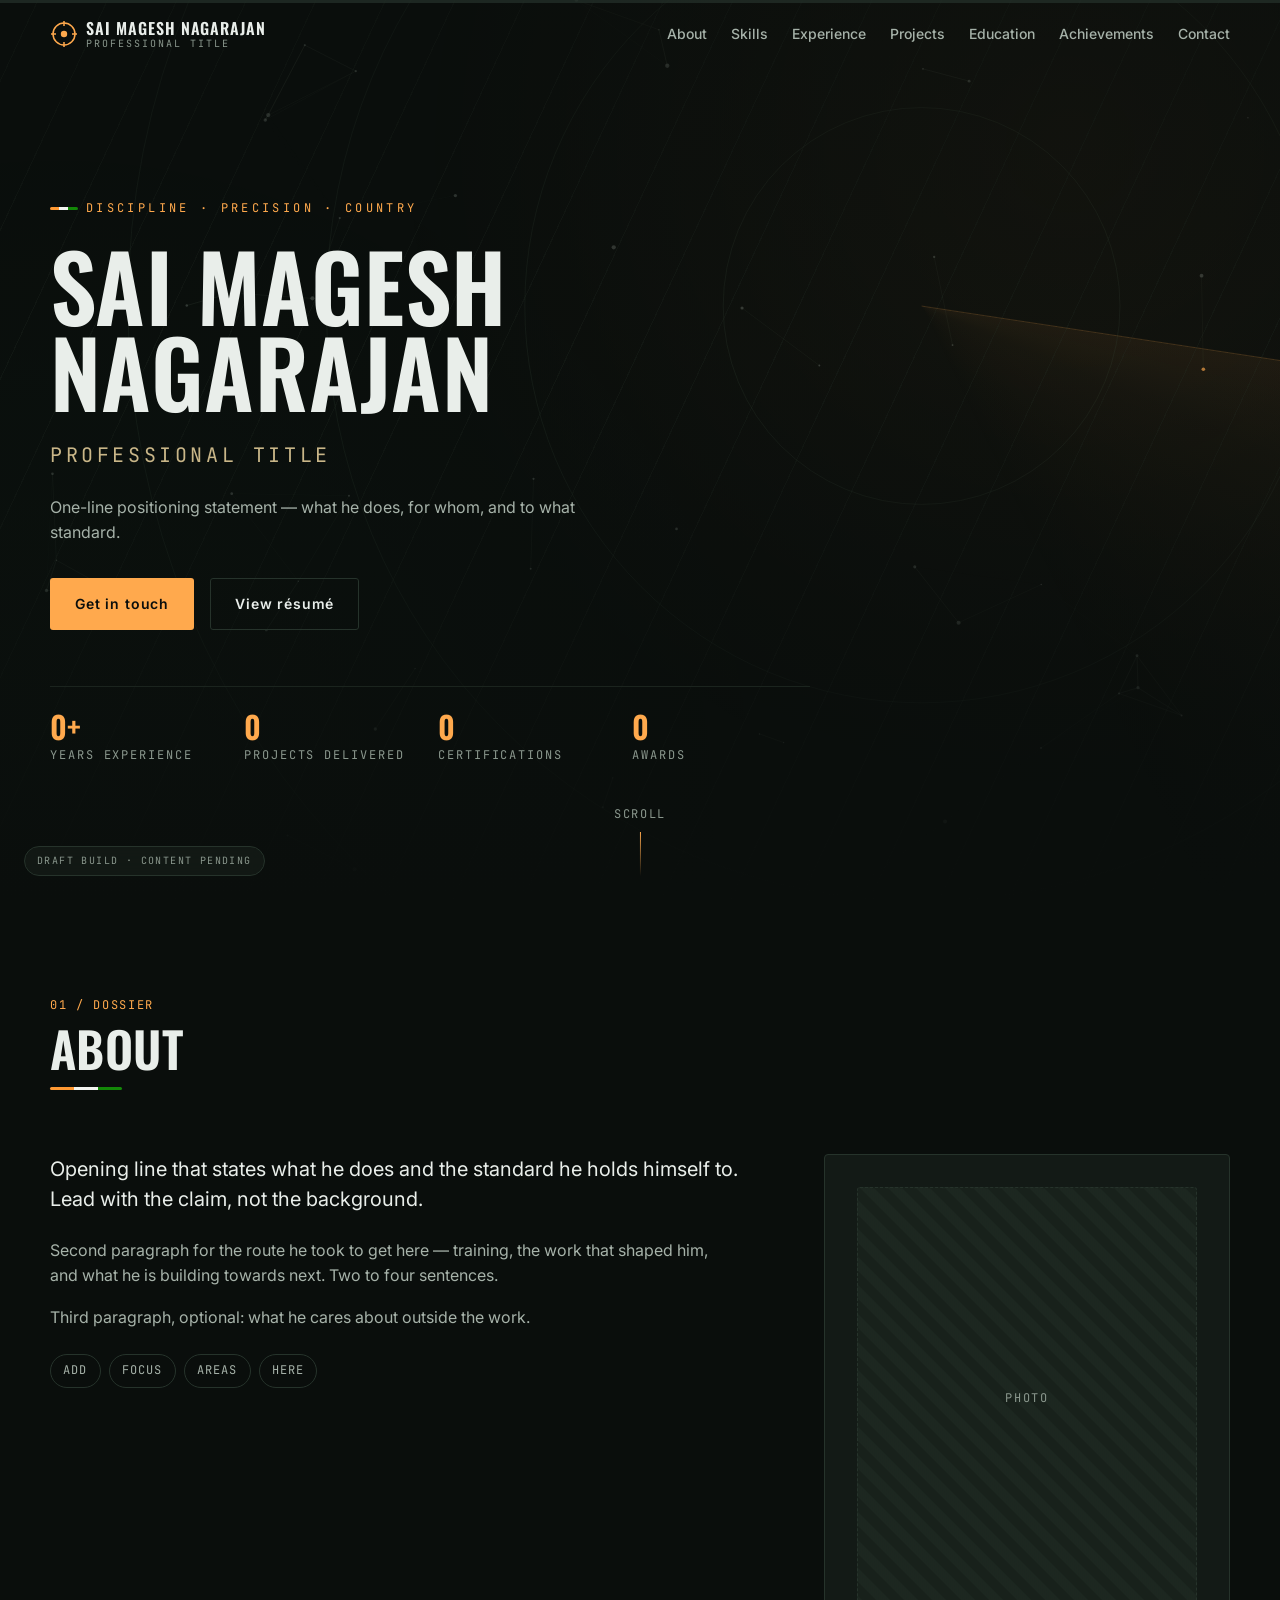
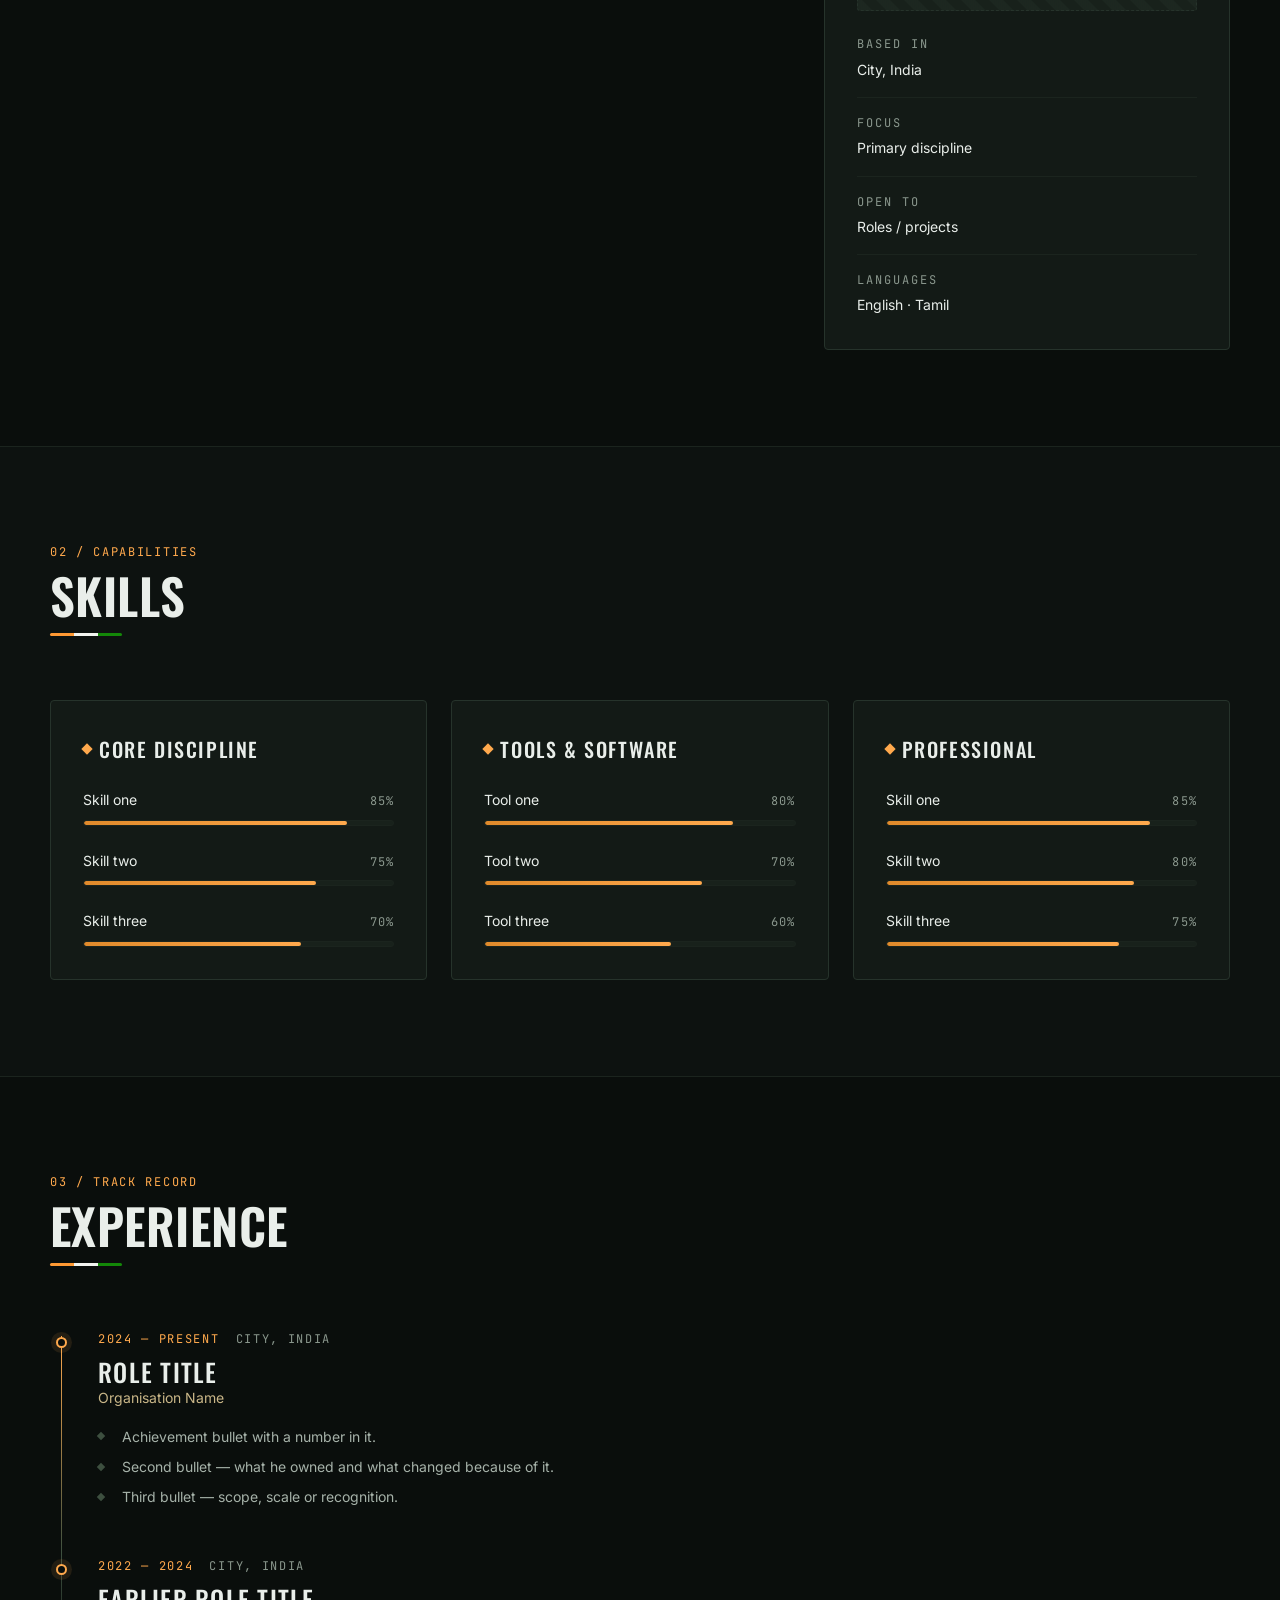
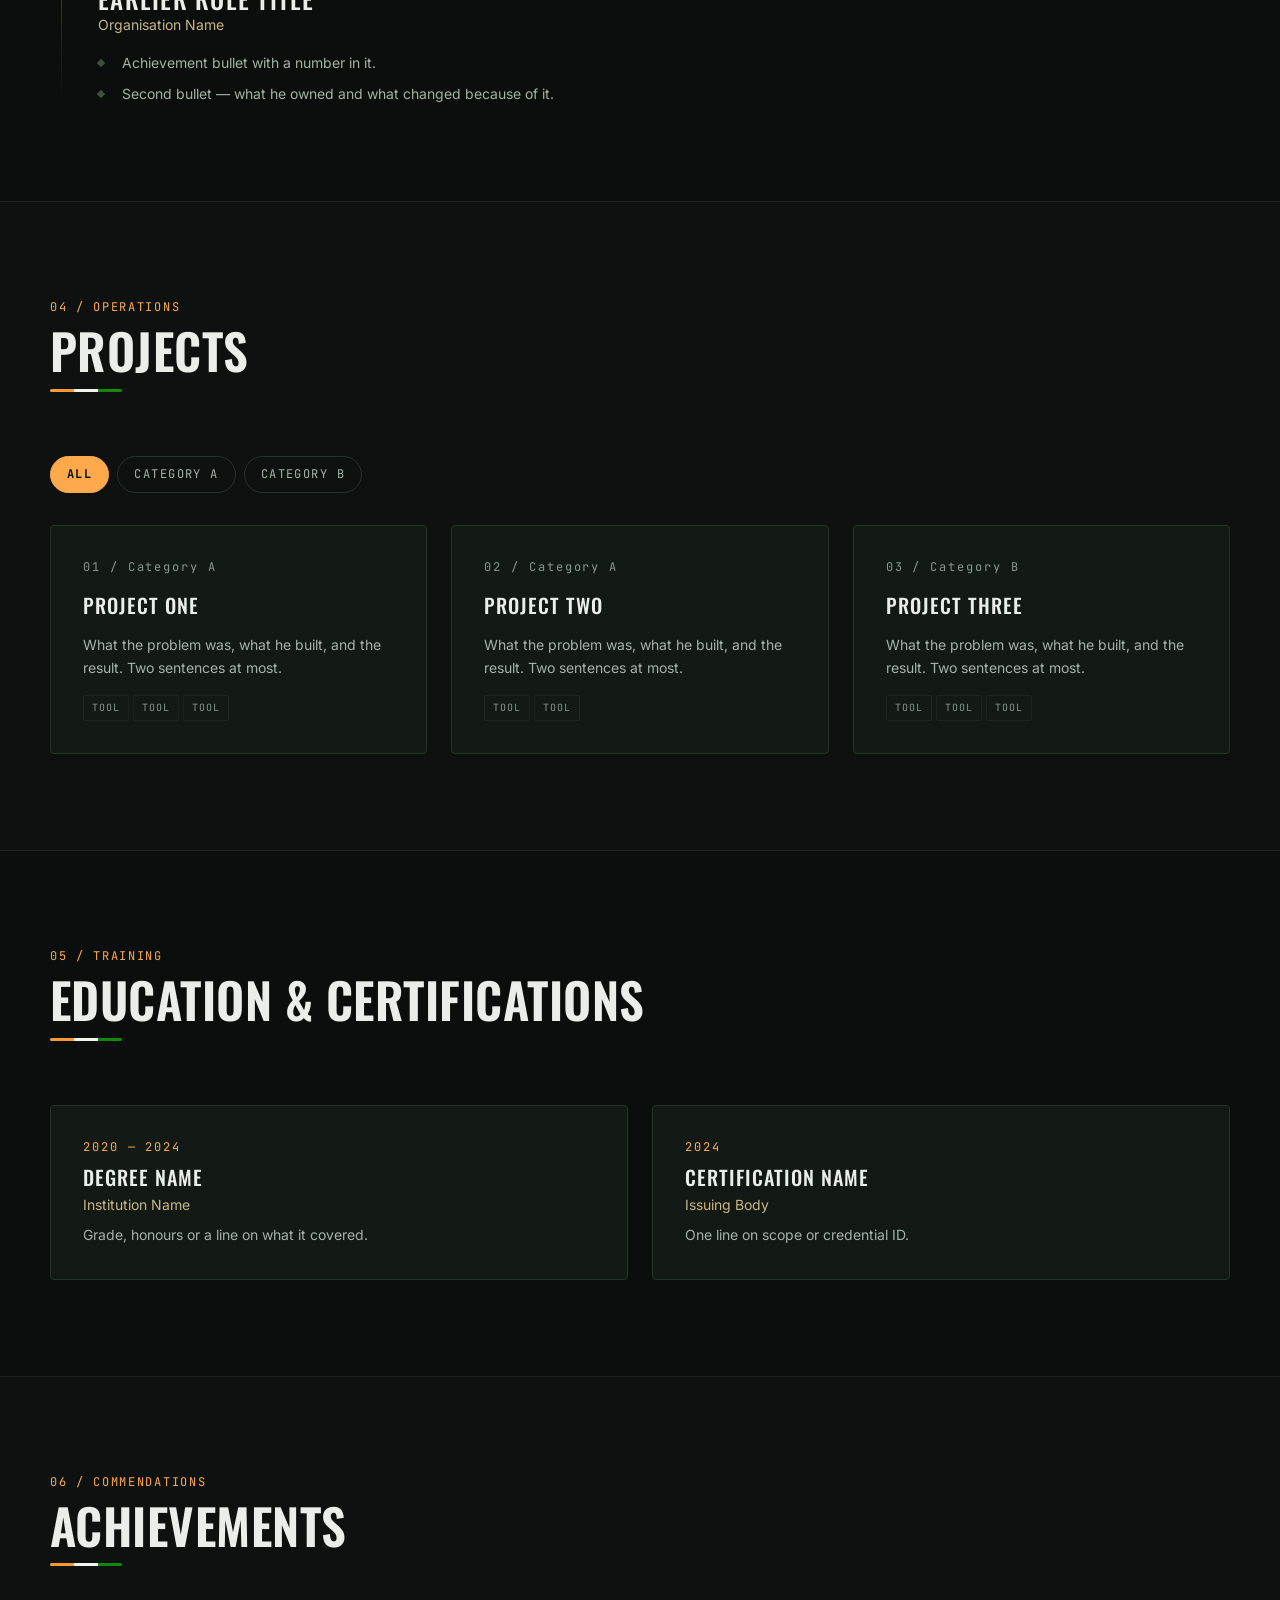
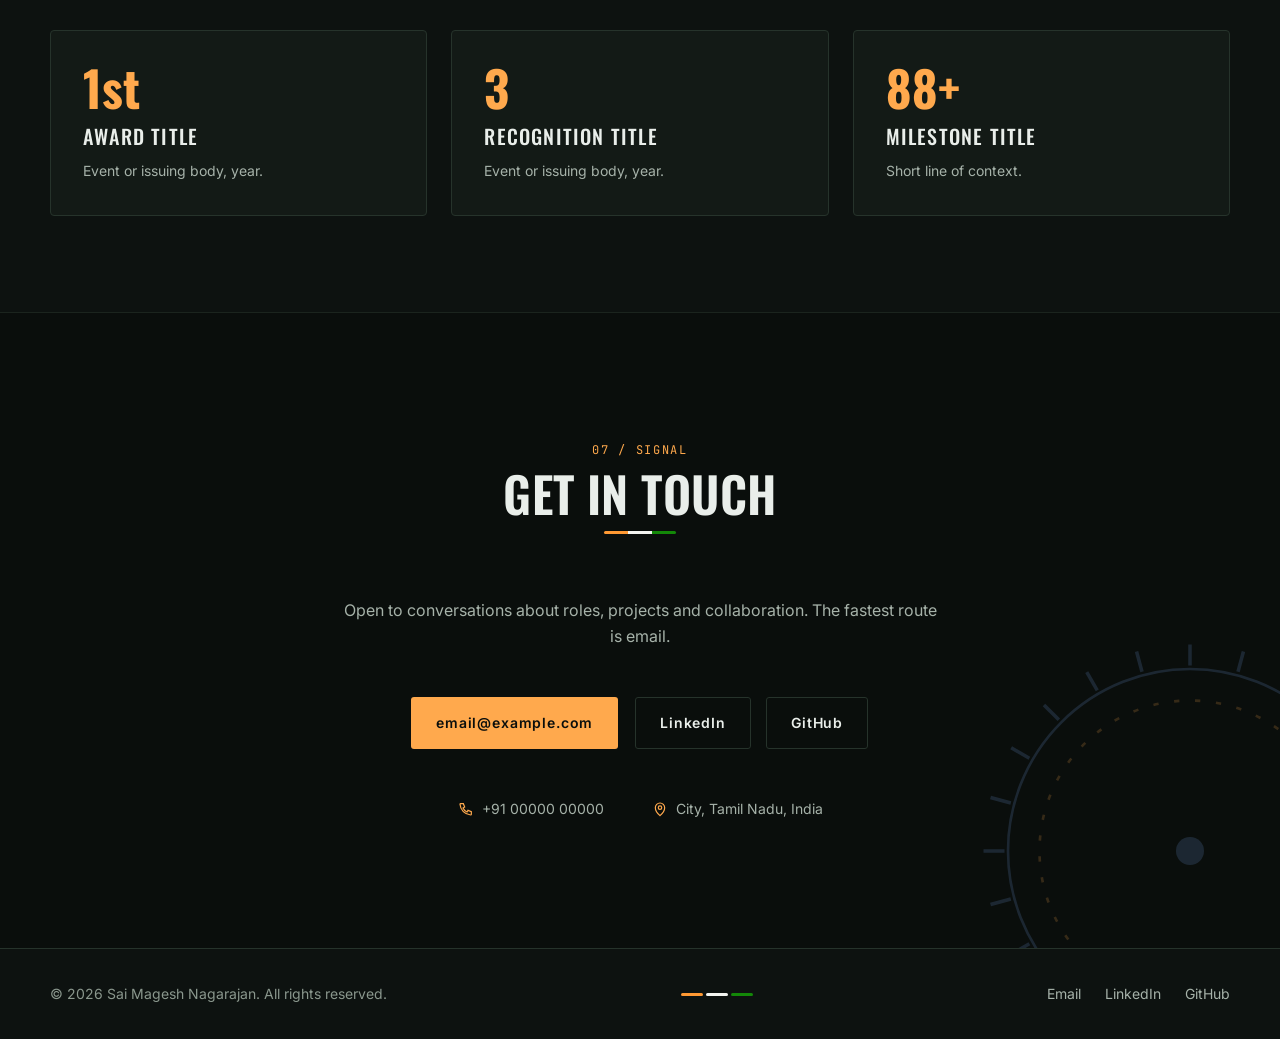
==== index.html @ d171a9cf "Build portfolio shell for Sai Magesh Nagarajan Static single-page portfolio, no build step, GitHub P" ====
<!doctype html>
<html lang="en-IN">
<head>
<meta charset="utf-8">
<meta name="viewport" content="width=device-width, initial-scale=1, viewport-fit=cover">
<title>Sai Magesh Nagarajan — Portfolio</title>
<meta name="description" content="Portfolio of Sai Magesh Nagarajan. Discipline, precision and delivery.">
<meta name="theme-color" content="#0A0E0C">
<meta name="color-scheme" content="dark">
<meta property="og:type" content="website">
<meta property="og:title" content="Sai Magesh Nagarajan — Portfolio">
<meta property="og:description" content="Discipline, precision and delivery.">
<meta name="twitter:card" content="summary_large_image">
<link rel="icon" href="data:image/svg+xml,%3Csvg xmlns='http://www.w3.org/2000/svg' viewBox='0 0 32 32'%3E%3Crect width='32' height='32' rx='6' fill='%230A0E0C'/%3E%3Ccircle cx='16' cy='16' r='9' fill='none' stroke='%23FFA94D' stroke-width='2'/%3E%3Ccircle cx='16' cy='16' r='3' fill='%232E9E5B'/%3E%3C/svg%3E">
<link rel="preconnect" href="https://fonts.googleapis.com">
<link rel="preconnect" href="https://fonts.gstatic.com" crossorigin>
<link href="https://fonts.googleapis.com/css2?family=Oswald:wght@400;500;600;700&family=Inter:wght@400;500;600;700&family=JetBrains+Mono:wght@400;500;700&display=swap" rel="stylesheet">
<link rel="stylesheet" href="assets/css/styles.css">
</head>
<body>

<!-- ══ BOOT SEQUENCE ══ -->
<div class="boot" id="boot" role="status" aria-label="Loading">
  <div class="boot__inner">
    <svg class="boot__dial" viewBox="0 0 120 120" aria-hidden="true">
      <circle class="boot__ring" cx="60" cy="60" r="46"/>
      <circle class="boot__ring boot__ring--in" cx="60" cy="60" r="34"/>
      <g class="boot__ticks" id="bootTicks"></g>
      <circle class="boot__core" cx="60" cy="60" r="5"/>
    </svg>
    <p class="boot__label" id="bootLabel">INITIALISING</p>
    <div class="boot__bar"><span id="bootBar"></span></div>
  </div>
</div>

<!-- ══ CURSOR RETICLE ══ -->
<div class="reticle" id="reticle" aria-hidden="true">
  <span class="reticle__ring"></span>
  <span class="reticle__dot"></span>
</div>

<!-- ══ SCROLL PROGRESS (tricolour) ══ -->
<div class="railtrack" aria-hidden="true"><div class="railtrack__fill" id="railFill"></div></div>

<a class="skiplink" href="#main">Skip to content</a>

<!-- ══ NAVIGATION ══ -->
<header class="nav" id="nav">
  <div class="nav__wrap">
    <a class="brand" href="#home" aria-label="Home">
      <span class="brand__mark" aria-hidden="true">
        <svg viewBox="0 0 28 28"><circle cx="14" cy="14" r="11" fill="none" stroke="currentColor" stroke-width="1.5"/><circle cx="14" cy="14" r="3.2" fill="currentColor"/><path d="M14 1v5M14 22v5M1 14h5M22 14h5" stroke="currentColor" stroke-width="1.5"/></svg>
      </span>
      <span class="brand__text">
        <strong id="brandName">Sai Magesh Nagarajan</strong>
        <em class="mono" id="brandRole">Portfolio</em>
      </span>
    </a>

    <nav class="nav__links" id="navLinks" aria-label="Primary">
      <a href="#about">About</a>
      <a href="#skills">Skills</a>
      <a href="#experience">Experience</a>
      <a href="#projects">Projects</a>
      <a href="#education">Education</a>
      <a href="#achievements">Achievements</a>
      <a href="#contact">Contact</a>
    </nav>

    <button class="burger" id="burger" aria-label="Open menu" aria-expanded="false" aria-controls="navLinks">
      <span></span><span></span><span></span>
    </button>
  </div>
</header>

<main id="main">

<!-- ══ 00 · HERO ══ -->
<section class="hero" id="home">
  <canvas class="hero__canvas" id="radar" aria-hidden="true"></canvas>
  <div class="hero__topo" aria-hidden="true"></div>
  <div class="hero__scrim" aria-hidden="true"></div>

  <div class="hero__inner wrap">
    <p class="kicker" data-parallax="0.18"><span class="kicker__tri" aria-hidden="true"></span><span id="heroKicker">Discipline · Precision · Country</span></p>
    <h1 class="hero__name" data-parallax="0.10"><span id="heroName">Sai Magesh Nagarajan</span></h1>
    <p class="hero__role" data-parallax="0.06"><span id="heroRole" data-scramble>Professional Title</span></p>
    <p class="hero__blurb" id="heroBlurb" data-parallax="0.04">One-line positioning statement goes here.</p>

    <div class="hero__cta" data-parallax="0.02">
      <a class="btn btn--solid magnet" href="#contact">Get in touch</a>
      <a class="btn btn--ghost magnet" id="heroResume" href="#" target="_blank" rel="noopener">View résumé</a>
    </div>

    <dl class="hero__stats" id="heroStats"></dl>
  </div>

  <a class="hero__scroll" href="#about" aria-label="Scroll to About">
    <span class="mono">SCROLL</span>
    <span class="hero__scrollline" aria-hidden="true"></span>
  </a>
</section>

<!-- ══ 01 · ABOUT ══ -->
<section class="section" id="about">
  <div class="wrap">
    <header class="shead reveal">
      <p class="shead__kick mono">01 / DOSSIER</p>
      <h2 class="shead__title">About</h2>
      <span class="shead__rule" aria-hidden="true"></span>
    </header>

    <div class="about">
      <div class="about__body reveal">
        <div id="aboutText"></div>
        <ul class="taglist" id="aboutTags"></ul>
      </div>

      <aside class="card card--hud about__card reveal" aria-label="Profile summary">
        <div class="hud__corner hud__corner--tl" aria-hidden="true"></div>
        <div class="hud__corner hud__corner--tr" aria-hidden="true"></div>
        <div class="hud__corner hud__corner--bl" aria-hidden="true"></div>
        <div class="hud__corner hud__corner--br" aria-hidden="true"></div>
        <div class="about__portrait" id="aboutPortrait">
          <span class="mono">PHOTO</span>
        </div>
        <dl class="datalist" id="aboutFacts"></dl>
      </aside>
    </div>
  </div>
</section>

<!-- ══ 02 · SKILLS ══ -->
<section class="section section--alt" id="skills">
  <div class="wrap">
    <header class="shead reveal">
      <p class="shead__kick mono">02 / CAPABILITIES</p>
      <h2 class="shead__title">Skills</h2>
      <span class="shead__rule" aria-hidden="true"></span>
    </header>
    <div class="skills" id="skillsGrid"></div>
  </div>
</section>

<!-- ══ 03 · EXPERIENCE ══ -->
<section class="section" id="experience">
  <div class="wrap">
    <header class="shead reveal">
      <p class="shead__kick mono">03 / TRACK RECORD</p>
      <h2 class="shead__title">Experience</h2>
      <span class="shead__rule" aria-hidden="true"></span>
    </header>
    <ol class="timeline" id="timeline"></ol>
  </div>
</section>

<!-- ══ 04 · PROJECTS ══ -->
<section class="section section--alt" id="projects">
  <div class="wrap">
    <header class="shead reveal">
      <p class="shead__kick mono">04 / OPERATIONS</p>
      <h2 class="shead__title">Projects</h2>
      <span class="shead__rule" aria-hidden="true"></span>
    </header>
    <div class="filters" id="projectFilters" role="group" aria-label="Filter projects"></div>
    <div class="projects" id="projectGrid"></div>
  </div>
</section>

<!-- ══ 05 · EDUCATION ══ -->
<section class="section" id="education">
  <div class="wrap">
    <header class="shead reveal">
      <p class="shead__kick mono">05 / TRAINING</p>
      <h2 class="shead__title">Education &amp; Certifications</h2>
      <span class="shead__rule" aria-hidden="true"></span>
    </header>
    <div class="edu" id="eduGrid"></div>
  </div>
</section>

<!-- ══ 06 · ACHIEVEMENTS ══ -->
<section class="section section--alt" id="achievements">
  <div class="wrap">
    <header class="shead reveal">
      <p class="shead__kick mono">06 / COMMENDATIONS</p>
      <h2 class="shead__title">Achievements</h2>
      <span class="shead__rule" aria-hidden="true"></span>
    </header>
    <div class="awards" id="awardGrid"></div>
  </div>
</section>

<!-- ══ 07 · CONTACT ══ -->
<section class="section section--contact" id="contact">
  <div class="dial" aria-hidden="true">
    <svg viewBox="0 0 240 240" id="chakraDial">
      <circle cx="120" cy="120" r="104" class="dial__ring"/>
      <circle cx="120" cy="120" r="86" class="dial__ring dial__ring--thin"/>
      <g id="dialTicks"></g>
      <circle cx="120" cy="120" r="8" class="dial__core"/>
    </svg>
  </div>
  <div class="wrap">
    <header class="shead shead--center reveal">
      <p class="shead__kick mono">07 / SIGNAL</p>
      <h2 class="shead__title">Get in touch</h2>
      <span class="shead__rule" aria-hidden="true"></span>
    </header>
    <p class="contact__lede reveal" id="contactLede"></p>
    <div class="contact__actions reveal" id="contactActions"></div>
    <ul class="contact__meta reveal" id="contactMeta"></ul>
  </div>
</section>

</main>

<footer class="foot">
  <div class="wrap foot__wrap">
    <p class="foot__copy">© <span id="year"></span> <span id="footName">Sai Magesh Nagarajan</span>. All rights reserved.</p>
    <p class="foot__tri" aria-hidden="true"><span></span><span></span><span></span></p>
    <ul class="foot__links" id="footLinks"></ul>
  </div>
</footer>

<button class="totop" id="toTop" aria-label="Back to top">
  <svg viewBox="0 0 24 24" aria-hidden="true"><path d="M12 19V5M5 12l7-7 7 7" fill="none" stroke="currentColor" stroke-width="2" stroke-linecap="round" stroke-linejoin="round"/></svg>
</button>

<div class="draftchip mono" id="draftChip" hidden>DRAFT BUILD · CONTENT PENDING</div>

<script src="assets/js/content.js"></script>
<script src="assets/js/main.js"></script>
</body>
</html>
---- assets/css/styles.css ----
/* ==========================================================================
   Sai Magesh Nagarajan — Portfolio
   Theme: disciplined military-institutional, Indian tricolour as signal only.
   Base grid: 8px · Type scale: 1.25 · Contrast: WCAG AA on all text.
   ========================================================================== */

/* ── 1. TOKENS ─────────────────────────────────────────────────────────── */
:root{
  /* Surface */
  --night:      #0A0E0C;
  --night-2:    #0D1210;
  --surface:    #131A16;
  --surface-2:  #18211B;
  --rule:       #26332B;
  --rule-soft:  #1B241E;

  /* Ink */
  --ink:        #E9EEEA;
  --ink-muted:  #A6B2A9;
  --ink-faint:  #8A978D;

  /* Accent — saffron is THE accent. Green + chakra blue are signals only. */
  --saffron:    #FFA94D;
  --saffron-dk: #E08A2B;
  --green:      #35A866;
  --chakra:     #6E9BE0;
  --sand:       #C9B688;
  --olive:      #3D4F3F;

  /* Effects */
  --glow:       0 0 0 1px rgba(255,169,77,.24), 0 12px 40px -12px rgba(255,169,77,.30);
  --lift:       0 18px 48px -24px rgba(0,0,0,.9);

  /* Type */
  --display: "Oswald", "Haettenschweiler", "Arial Narrow", sans-serif;
  --body:    "Inter", "Helvetica Neue", Arial, sans-serif;
  --mono:    "JetBrains Mono", "SF Mono", Menlo, monospace;

  --t-12: .75rem;  --t-14: .875rem; --t-16: 1rem;    --t-20: 1.25rem;
  --t-25: 1.5625rem; --t-31: 1.9375rem; --t-39: 2.4375rem; --t-49: 3.0625rem;

  /* Space — 8pt grid */
  --s-1: 4px;  --s-2: 8px;  --s-3: 16px; --s-4: 24px;
  --s-5: 32px; --s-6: 48px; --s-7: 64px; --s-8: 96px; --s-9: 128px;

  --wrap: 1180px;
  --ease: cubic-bezier(.22,.8,.28,1);
}

/* ── 2. RESET & BASE ───────────────────────────────────────────────────── */
*,*::before,*::after{ box-sizing:border-box; }
html{ scroll-behavior:smooth; -webkit-text-size-adjust:100%; }
body{
  margin:0;
  background:var(--night);
  color:var(--ink);
  font:400 var(--t-16)/1.6 var(--body);
  -webkit-font-smoothing:antialiased;
  overflow-x:hidden;
}
img{ max-width:100%; display:block; }
ul,ol,dl,dd{ margin:0; padding:0; list-style:none; }
h1,h2,h3,h4,p,figure{ margin:0; }
a{ color:inherit; text-decoration:none; }
button{ font:inherit; color:inherit; background:none; border:0; cursor:pointer; }

:focus-visible{
  outline:2px solid var(--saffron);
  outline-offset:3px;
  border-radius:2px;
}

::selection{ background:var(--saffron); color:#0A0E0C; }

.mono{ font-family:var(--mono); font-size:var(--t-12); letter-spacing:.14em; text-transform:uppercase; }
.wrap{ width:min(100% - var(--s-5), var(--wrap)); margin-inline:auto; }

.skiplink{
  position:fixed; top:var(--s-2); left:var(--s-2); z-index:1000;
  padding:var(--s-2) var(--s-3); background:var(--saffron); color:#0A0E0C;
  font-weight:600; border-radius:4px; transform:translateY(-200%);
  transition:transform .2s var(--ease);
}
.skiplink:focus{ transform:none; }

/* ── 3. BOOT SEQUENCE ──────────────────────────────────────────────────── */
.boot{
  position:fixed; inset:0; z-index:900;
  display:grid; place-items:center;
  background:var(--night);
  transition:opacity .5s var(--ease), visibility .5s;
}
.boot[data-done]{ opacity:0; visibility:hidden; pointer-events:none; }
.boot__inner{ display:grid; justify-items:center; gap:var(--s-4); width:min(90vw,320px); }
.boot__dial{ width:120px; height:120px; animation:spin 9s linear infinite; }
.boot__ring{ fill:none; stroke:var(--rule); stroke-width:1; }
.boot__ring--in{ stroke:var(--olive); stroke-dasharray:6 10; }
.boot__ticks line{ stroke:var(--saffron); stroke-width:1.5; opacity:.55; }
.boot__core{ fill:var(--saffron); }
.boot__label{ font-family:var(--mono); font-size:var(--t-12); letter-spacing:.3em; color:var(--ink-muted); text-transform:uppercase; }
.boot__bar{ width:100%; height:2px; background:var(--rule); overflow:hidden; border-radius:2px; }
.boot__bar span{
  display:block; height:100%; width:0;
  background:linear-gradient(90deg,#FF9933 0%,#FF9933 33%,#E9EEEA 33%,#E9EEEA 66%,#138808 66%,#138808 100%);
  transition:width .18s linear;
}
@keyframes spin{ to{ transform:rotate(360deg); } }

/* ── 4. CURSOR RETICLE ─────────────────────────────────────────────────── */
.reticle{ position:fixed; top:0; left:0; z-index:950; pointer-events:none; opacity:0; transition:opacity .3s; }
.reticle.is-on{ opacity:1; }
.reticle__ring,.reticle__dot{ position:absolute; border-radius:50%; transform:translate(-50%,-50%); }
.reticle__ring{
  width:34px; height:34px; border:1px solid var(--saffron);
  transition:width .25s var(--ease), height .25s var(--ease), background-color .25s, border-color .25s;
}
.reticle__dot{ width:4px; height:4px; background:var(--saffron); }
.reticle.is-hot .reticle__ring{ width:56px; height:56px; background:rgba(255,169,77,.10); }
@media (hover:none),(pointer:coarse){ .reticle{ display:none; } }

/* ── 5. SCROLL RAIL ────────────────────────────────────────────────────── */
.railtrack{ position:fixed; inset:0 0 auto; height:3px; z-index:120; background:rgba(38,51,43,.7); }
.railtrack__fill{
  height:100%; width:0;
  background:linear-gradient(90deg,#FF9933 0%,#FF9933 34%,#F2F4F0 34%,#F2F4F0 66%,#138808 66%,#138808 100%);
  background-size:100vw 100%;
}

/* ── 6. NAVIGATION ─────────────────────────────────────────────────────── */
.nav{
  position:fixed; inset:3px 0 auto; z-index:110;
  transition:background-color .35s var(--ease), border-color .35s, backdrop-filter .35s;
  border-bottom:1px solid transparent;
}
.nav.is-stuck{
  background:rgba(10,14,12,.82);
  backdrop-filter:blur(14px) saturate(140%);
  border-bottom-color:var(--rule);
}
.nav__wrap{
  width:min(100% - var(--s-5), var(--wrap)); margin-inline:auto;
  display:flex; align-items:center; justify-content:space-between; gap:var(--s-4);
  padding-block:var(--s-3);
}
.brand{ display:flex; align-items:center; gap:var(--s-2); }
.brand__mark{ width:28px; height:28px; color:var(--saffron); flex:none; }
.brand__mark svg{ width:100%; height:100%; animation:spin 24s linear infinite; }
.brand__text{ display:grid; line-height:1.15; }
.brand__text strong{ font:600 var(--t-16)/1.2 var(--display); letter-spacing:.06em; text-transform:uppercase; }
.brand__text em{ font-style:normal; color:var(--ink-faint); font-size:10px; letter-spacing:.2em; }

.nav__links{ display:flex; gap:var(--s-4); align-items:center; }
.nav__links a{
  position:relative; font-size:var(--t-14); font-weight:500; color:var(--ink-muted);
  padding-block:var(--s-1); transition:color .25s;
}
.nav__links a::after{
  content:""; position:absolute; left:0; bottom:-2px; height:2px; width:100%;
  background:var(--saffron); transform:scaleX(0); transform-origin:left;
  transition:transform .3s var(--ease);
}
.nav__links a:hover,.nav__links a.is-active{ color:var(--ink); }
.nav__links a:hover::after,.nav__links a.is-active::after{ transform:scaleX(1); }

.burger{ display:none; width:40px; height:40px; align-items:center; justify-content:center; flex-direction:column; gap:5px; }
.burger span{ display:block; width:22px; height:2px; background:var(--ink); transition:transform .3s var(--ease), opacity .2s; }
.burger[aria-expanded="true"] span:nth-child(1){ transform:translateY(7px) rotate(45deg); }
.burger[aria-expanded="true"] span:nth-child(2){ opacity:0; }
.burger[aria-expanded="true"] span:nth-child(3){ transform:translateY(-7px) rotate(-45deg); }

/* ── 7. HERO ───────────────────────────────────────────────────────────── */
.hero{
  position:relative; min-height:100svh;
  display:grid; align-items:center;
  padding-block:var(--s-9) var(--s-7);
  isolation:isolate; overflow:hidden;
}
.hero__canvas{ position:absolute; inset:0; width:100%; height:100%; z-index:-3; }
.hero__topo{
  position:absolute; inset:-10%; z-index:-2; opacity:.5;
  background-image:
    repeating-linear-gradient(115deg, transparent 0 62px, rgba(61,79,63,.30) 62px 63px),
    radial-gradient(circle at 78% 22%, rgba(255,169,77,.10), transparent 46%),
    radial-gradient(circle at 12% 84%, rgba(53,168,102,.07), transparent 44%);
}
.hero__scrim{
  position:absolute; inset:0; z-index:-1;
  background:linear-gradient(180deg, rgba(10,14,12,.55) 0%, rgba(10,14,12,.20) 40%, var(--night) 100%);
}
.hero__inner{ display:grid; justify-items:start; gap:var(--s-4); }

.kicker{
  display:inline-flex; align-items:center; gap:var(--s-2);
  font-family:var(--mono); font-size:var(--t-12); letter-spacing:.28em;
  text-transform:uppercase; color:var(--saffron);
}
.kicker__tri{
  width:28px; height:3px; border-radius:2px;
  background:linear-gradient(90deg,#FF9933 0 33%, #F2F4F0 33% 66%, #138808 66% 100%);
}

.hero__name{
  font-family:var(--display); font-weight:600; line-height:.94;
  font-size:clamp(2.75rem, 8.4vw, 5.75rem);
  letter-spacing:.005em; text-transform:uppercase;
  max-width:16ch;
}
.hero__name .ch{ display:inline-block; }
.hero__role{
  font-family:var(--mono); font-size:clamp(var(--t-14), 2.1vw, var(--t-20));
  letter-spacing:.18em; text-transform:uppercase; color:var(--sand);
}
.hero__blurb{ max-width:56ch; color:var(--ink-muted); font-size:var(--t-16); }

.hero__cta{ display:flex; flex-wrap:wrap; gap:var(--s-3); margin-top:var(--s-2); }

.btn{
  display:inline-flex; align-items:center; gap:var(--s-2);
  padding:14px var(--s-4); border-radius:3px;
  font-weight:600; font-size:var(--t-14); letter-spacing:.06em;
  border:1px solid transparent; transition:transform .25s var(--ease), background-color .25s, color .25s, border-color .25s, box-shadow .25s;
  will-change:transform;
}
.btn--solid{ background:var(--saffron); color:#0A0E0C; }
.btn--solid:hover{ background:#FFC07A; box-shadow:var(--glow); }
.btn--ghost{ border-color:var(--rule); color:var(--ink); }
.btn--ghost:hover{ border-color:var(--saffron); color:var(--saffron); }

.hero__stats{
  display:grid; grid-template-columns:repeat(auto-fit,minmax(150px,1fr));
  gap:var(--s-3); width:100%; max-width:760px; margin-top:var(--s-5);
  border-top:1px solid var(--rule-soft); padding-top:var(--s-4);
}
.hero__stats div{ display:flex; flex-direction:column-reverse; gap:var(--s-1); }
.hero__stats dt{ font-family:var(--mono); font-size:var(--t-12); letter-spacing:.16em; text-transform:uppercase; color:var(--ink-faint); }
.hero__stats dd{ font-family:var(--display); font-size:var(--t-31); font-weight:600; line-height:1; color:var(--saffron); }

.hero__scroll{
  position:absolute; left:50%; bottom:var(--s-4); transform:translateX(-50%);
  display:grid; justify-items:center; gap:var(--s-2); color:var(--ink-faint);
  transition:color .25s;
}
.hero__scroll:hover{ color:var(--saffron); }
.hero__scrollline{ width:1px; height:44px; background:linear-gradient(var(--saffron), transparent); }

/* ── 8. SECTION SHELL ──────────────────────────────────────────────────── */
.section{ position:relative; padding-block:var(--s-8); }
.section--alt{ background:var(--night-2); border-block:1px solid var(--rule-soft); }

.shead{ display:grid; gap:var(--s-2); margin-bottom:var(--s-7); }
.shead--center{ justify-items:center; text-align:center; }
.shead__kick{ color:var(--saffron); }
.shead__title{
  font-family:var(--display); font-weight:600; text-transform:uppercase;
  font-size:clamp(var(--t-31), 5vw, var(--t-49)); line-height:1.05; letter-spacing:.01em;
}
.shead__rule{
  width:72px; height:3px; border-radius:2px; margin-top:var(--s-1);
  background:linear-gradient(90deg,#FF9933 0 33%, #F2F4F0 33% 66%, #138808 66% 100%);
}

/* Reveal-on-scroll */
.reveal{ opacity:0; transform:translateY(26px); transition:opacity .7s var(--ease), transform .7s var(--ease); }
.reveal.is-in{ opacity:1; transform:none; }

/* Card + HUD brackets */
.card{
  position:relative; background:var(--surface); border:1px solid var(--rule);
  border-radius:4px; padding:var(--s-5);
  transition:border-color .3s, transform .3s var(--ease), box-shadow .3s;
}
.card:hover{ border-color:var(--olive); transform:translateY(-4px); box-shadow:var(--lift); }
.hud__corner{ position:absolute; width:14px; height:14px; border:2px solid var(--saffron); opacity:0; transition:opacity .3s; }
.hud__corner--tl{ top:-1px; left:-1px; border-right:0; border-bottom:0; }
.hud__corner--tr{ top:-1px; right:-1px; border-left:0; border-bottom:0; }
.hud__corner--bl{ bottom:-1px; left:-1px; border-right:0; border-top:0; }
.hud__corner--br{ bottom:-1px; right:-1px; border-left:0; border-top:0; }
.card--hud:hover .hud__corner{ opacity:1; }

/* ── 9. ABOUT ──────────────────────────────────────────────────────────── */
.about{ display:grid; grid-template-columns:1.4fr .8fr; gap:var(--s-7); align-items:start; }
.about__body p{ color:var(--ink-muted); margin-bottom:var(--s-3); max-width:66ch; }
.about__body p:first-child{ color:var(--ink); font-size:var(--t-20); line-height:1.5; margin-bottom:var(--s-4); }

.taglist{ display:flex; flex-wrap:wrap; gap:var(--s-2); margin-top:var(--s-4); }
.taglist li{
  font-family:var(--mono); font-size:var(--t-12); letter-spacing:.1em; text-transform:uppercase;
  padding:6px 12px; border:1px solid var(--rule); border-radius:999px; color:var(--ink-muted);
  transition:border-color .25s, color .25s;
}
.taglist li:hover{ border-color:var(--saffron); color:var(--saffron); }

.about__portrait{
  aspect-ratio:4/5; display:grid; place-items:center; margin-bottom:var(--s-4);
  border:1px dashed var(--rule); border-radius:3px; color:var(--ink-faint);
  background:
    repeating-linear-gradient(45deg, rgba(38,51,43,.32) 0 10px, transparent 10px 20px),
    var(--surface-2);
  background-size:cover; background-position:center;
  overflow:hidden;
}
.about__portrait.has-img{ border-style:solid; }
.about__portrait.has-img span{ display:none; }

.datalist{ display:grid; gap:var(--s-3); }
.datalist > div{ display:grid; gap:var(--s-1); padding-bottom:var(--s-3); border-bottom:1px solid var(--rule-soft); }
.datalist > div:last-child{ border-bottom:0; padding-bottom:0; }
.datalist dt{ font-family:var(--mono); font-size:var(--t-12); letter-spacing:.16em; text-transform:uppercase; color:var(--ink-faint); }
.datalist dd{ font-size:var(--t-14); color:var(--ink); }

/* ── 10. SKILLS ────────────────────────────────────────────────────────── */
.skills{ display:grid; grid-template-columns:repeat(auto-fit,minmax(300px,1fr)); gap:var(--s-4); }
.skillcard h3{
  font-family:var(--display); font-weight:500; text-transform:uppercase; letter-spacing:.08em;
  font-size:var(--t-20); margin-bottom:var(--s-4);
  display:flex; align-items:center; gap:var(--s-2);
}
.skillcard h3::before{ content:""; width:8px; height:8px; background:var(--saffron); transform:rotate(45deg); flex:none; }
.meter{ display:grid; gap:var(--s-2); margin-bottom:var(--s-4); }
.meter:last-child{ margin-bottom:0; }
.meter__top{ display:flex; justify-content:space-between; align-items:baseline; gap:var(--s-2); }
.meter__name{ font-size:var(--t-14); color:var(--ink); }
.meter__val{ font-family:var(--mono); font-size:var(--t-12); color:var(--ink-faint); letter-spacing:.1em; }
.meter__track{ height:6px; background:var(--surface-2); border:1px solid var(--rule-soft); border-radius:3px; overflow:hidden; }
.meter__fill{
  height:100%; width:0; border-radius:3px;
  background:linear-gradient(90deg, var(--saffron-dk), var(--saffron));
  transition:width 1.1s var(--ease);
}

/* ── 11. TIMELINE ──────────────────────────────────────────────────────── */
.timeline{ position:relative; display:grid; gap:var(--s-6); padding-left:var(--s-6); }
.timeline::before{
  content:""; position:absolute; left:11px; top:6px; bottom:6px; width:1px;
  background:linear-gradient(var(--saffron), var(--olive) 60%, transparent);
}
.tl{ position:relative; }
.tl::before{
  content:""; position:absolute; left:calc(var(--s-6) * -1 + 6px); top:7px;
  width:11px; height:11px; border-radius:50%;
  background:var(--night); border:2px solid var(--saffron);
  box-shadow:0 0 0 5px rgba(255,169,77,.10);
}
.tl__meta{ display:flex; flex-wrap:wrap; gap:var(--s-2) var(--s-3); align-items:center; margin-bottom:var(--s-2); }
.tl__period{ font-family:var(--mono); font-size:var(--t-12); letter-spacing:.14em; text-transform:uppercase; color:var(--saffron); }
.tl__place{ font-family:var(--mono); font-size:var(--t-12); letter-spacing:.14em; text-transform:uppercase; color:var(--ink-faint); }
.tl__role{ font-family:var(--display); font-weight:500; text-transform:uppercase; letter-spacing:.05em; font-size:var(--t-25); line-height:1.2; }
.tl__org{ color:var(--sand); font-size:var(--t-14); margin-bottom:var(--s-3); }
.tl__points{ display:grid; gap:var(--s-2); max-width:72ch; }
.tl__points li{ position:relative; padding-left:var(--s-4); color:var(--ink-muted); font-size:var(--t-14); }
.tl__points li::before{
  content:""; position:absolute; left:0; top:.55em; width:6px; height:6px;
  background:var(--olive); transform:rotate(45deg);
}

/* ── 12. PROJECTS ──────────────────────────────────────────────────────── */
.filters{ display:flex; flex-wrap:wrap; gap:var(--s-2); margin-bottom:var(--s-5); }
.chip{
  font-family:var(--mono); font-size:var(--t-12); letter-spacing:.12em; text-transform:uppercase;
  padding:8px 16px; border:1px solid var(--rule); border-radius:999px; color:var(--ink-muted);
  transition:border-color .25s, color .25s, background-color .25s;
}
.chip:hover{ border-color:var(--olive); color:var(--ink); }
.chip.is-on{ background:var(--saffron); border-color:var(--saffron); color:#0A0E0C; font-weight:700; }

.projects{ display:grid; grid-template-columns:repeat(auto-fill,minmax(320px,1fr)); gap:var(--s-4); }
.proj{ display:grid; gap:var(--s-3); align-content:start; }
.proj[hidden]{ display:none; }
.proj__idx{ font-family:var(--mono); font-size:var(--t-12); letter-spacing:.16em; color:var(--ink-faint); }
.proj__title{ font-family:var(--display); font-weight:500; text-transform:uppercase; letter-spacing:.05em; font-size:var(--t-20); line-height:1.25; }
.proj__desc{ color:var(--ink-muted); font-size:var(--t-14); }
.proj__stack{ display:flex; flex-wrap:wrap; gap:var(--s-1); }
.proj__stack span{
  font-family:var(--mono); font-size:10px; letter-spacing:.1em; text-transform:uppercase;
  padding:4px 8px; border:1px solid var(--rule-soft); border-radius:2px; color:var(--ink-faint);
}
.proj__links{ display:flex; gap:var(--s-3); margin-top:var(--s-1); }
.proj__links a{
  font-family:var(--mono); font-size:var(--t-12); letter-spacing:.12em; text-transform:uppercase;
  color:var(--saffron); border-bottom:1px solid transparent; transition:border-color .25s;
}
.proj__links a:hover{ border-bottom-color:var(--saffron); }

/* ── 13. EDUCATION ─────────────────────────────────────────────────────── */
.edu{ display:grid; grid-template-columns:repeat(auto-fit,minmax(300px,1fr)); gap:var(--s-4); }
.edu__year{ font-family:var(--mono); font-size:var(--t-12); letter-spacing:.16em; color:var(--saffron); }
.edu__title{ font-family:var(--display); font-weight:500; text-transform:uppercase; letter-spacing:.05em; font-size:var(--t-20); line-height:1.25; margin:var(--s-2) 0 var(--s-1); }
.edu__org{ color:var(--sand); font-size:var(--t-14); }
.edu__note{ color:var(--ink-muted); font-size:var(--t-14); margin-top:var(--s-2); }

/* ── 14. ACHIEVEMENTS ──────────────────────────────────────────────────── */
.awards{ display:grid; grid-template-columns:repeat(auto-fit,minmax(260px,1fr)); gap:var(--s-4); }
.award{ display:grid; gap:var(--s-2); align-content:start; }
.award__fig{ font-family:var(--display); font-weight:700; font-size:var(--t-49); line-height:1; color:var(--saffron); }
.award__title{ font-family:var(--display); font-weight:500; text-transform:uppercase; letter-spacing:.06em; font-size:var(--t-20); }
.award__note{ color:var(--ink-muted); font-size:var(--t-14); }

/* ── 15. CONTACT ───────────────────────────────────────────────────────── */
.section--contact{ overflow:hidden; text-align:center; padding-block:var(--s-9); }
.dial{ position:absolute; right:-120px; bottom:-120px; width:420px; opacity:.18; pointer-events:none; }
.dial svg{ width:100%; height:auto; }
.dial__ring{ fill:none; stroke:var(--chakra); stroke-width:1.5; }
.dial__ring--thin{ stroke:var(--saffron); stroke-dasharray:3 9; }
.dial__core{ fill:var(--chakra); }
#dialTicks line{ stroke:var(--chakra); stroke-width:2; }

.contact__lede{ max-width:60ch; margin:0 auto var(--s-6); color:var(--ink-muted); }
.contact__actions{ display:flex; flex-wrap:wrap; gap:var(--s-3); justify-content:center; }
.contact__meta{ display:flex; flex-wrap:wrap; gap:var(--s-3) var(--s-6); justify-content:center; margin-top:var(--s-6); }
.contact__meta li{ display:flex; align-items:center; gap:var(--s-2); color:var(--ink-muted); font-size:var(--t-14); }
.contact__meta svg{ width:16px; height:16px; color:var(--saffron); flex:none; }

/* ── 16. FOOTER ────────────────────────────────────────────────────────── */
.foot{ border-top:1px solid var(--rule); padding-block:var(--s-5); background:var(--night-2); }
.foot__wrap{ display:flex; flex-wrap:wrap; align-items:center; justify-content:space-between; gap:var(--s-3); }
.foot__copy{ font-size:var(--t-14); color:var(--ink-faint); }
.foot__tri{ display:flex; gap:3px; }
.foot__tri span{ width:22px; height:3px; border-radius:2px; }
.foot__tri span:nth-child(1){ background:#FF9933; }
.foot__tri span:nth-child(2){ background:#F2F4F0; }
.foot__tri span:nth-child(3){ background:#138808; }
.foot__links{ display:flex; gap:var(--s-4); }
.foot__links a{ font-size:var(--t-14); color:var(--ink-muted); transition:color .25s; }
.foot__links a:hover{ color:var(--saffron); }

/* ── 17. UTILITIES ─────────────────────────────────────────────────────── */
.totop{
  position:fixed; right:var(--s-4); bottom:var(--s-4); z-index:100;
  width:46px; height:46px; display:grid; place-items:center;
  border:1px solid var(--rule); border-radius:50%; background:rgba(19,26,22,.9);
  color:var(--ink); backdrop-filter:blur(8px);
  opacity:0; transform:translateY(12px); pointer-events:none;
  transition:opacity .3s, transform .3s var(--ease), border-color .25s, color .25s;
}
.totop svg{ width:18px; height:18px; }
.totop.is-in{ opacity:1; transform:none; pointer-events:auto; }
.totop:hover{ border-color:var(--saffron); color:var(--saffron); }

.draftchip{
  position:fixed; left:var(--s-4); bottom:var(--s-4); z-index:100;
  padding:6px 12px; border:1px solid var(--rule); border-radius:999px;
  background:rgba(19,26,22,.9); color:var(--ink-faint); backdrop-filter:blur(8px);
  font-size:10px;
}

/* ── 18. RESPONSIVE ────────────────────────────────────────────────────── */
@media (max-width:1000px){
  .about{ grid-template-columns:1fr; gap:var(--s-5); }
  .about__card{ order:-1; max-width:420px; }
}
@media (max-width:860px){
  .burger{ display:flex; }
  .nav__links{
    position:fixed; inset:0 0 auto; top:0; z-index:-1;
    flex-direction:column; align-items:flex-start; gap:var(--s-4);
    padding:96px var(--s-5) var(--s-6);
    background:rgba(10,14,12,.97); backdrop-filter:blur(16px);
    border-bottom:1px solid var(--rule);
    transform:translateY(-102%); transition:transform .4s var(--ease);
  }
  .nav__links.is-open{ transform:none; }
  .nav__links a{ font-size:var(--t-20); }
  .section{ padding-block:var(--s-7); }
  .shead{ margin-bottom:var(--s-5); }
  .dial{ right:-160px; bottom:-160px; width:320px; }
}
@media (max-width:560px){
  :root{ --s-8:64px; --s-9:80px; }
  .card{ padding:var(--s-4); }
  .hero__stats{ grid-template-columns:repeat(2,1fr); }
  .foot__wrap{ justify-content:center; text-align:center; }
  .draftchip{ display:none; }
}

/* ── 19. MOTION PREFERENCES ────────────────────────────────────────────── */
@media (prefers-reduced-motion:reduce){
  html{ scroll-behavior:auto; }
  *,*::before,*::after{
    animation-duration:.01ms !important; animation-iteration-count:1 !important;
    transition-duration:.01ms !important; scroll-behavior:auto !important;
  }
  .reveal{ opacity:1; transform:none; }
  .reticle{ display:none; }
}

/* ── 20. PRINT ─────────────────────────────────────────────────────────── */
@media print{
  .nav,.reticle,.totop,.railtrack,.boot,.hero__canvas,.hero__scroll,.draftchip{ display:none !important; }
  body{ background:#fff; color:#111; }
  .section,.hero{ padding-block:24px; }
  .card{ border-color:#ccc; background:#fff; }
}
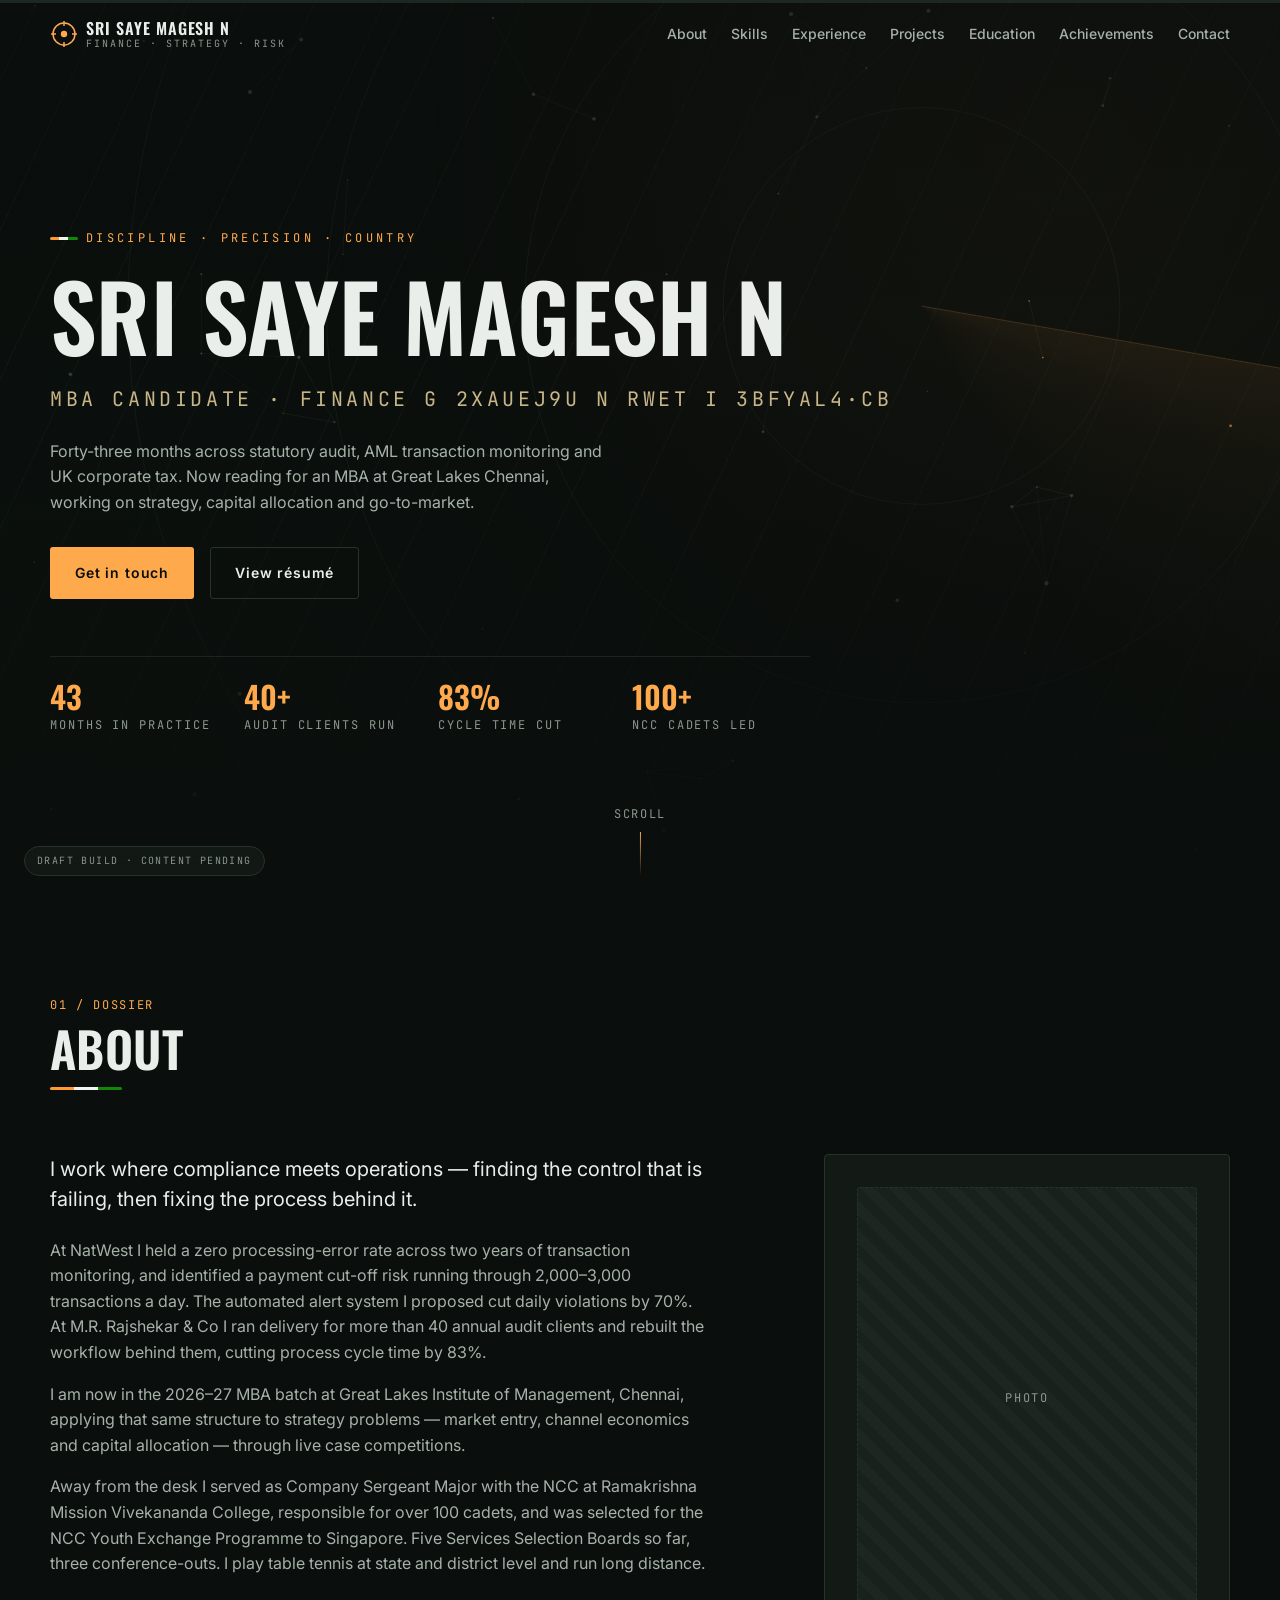
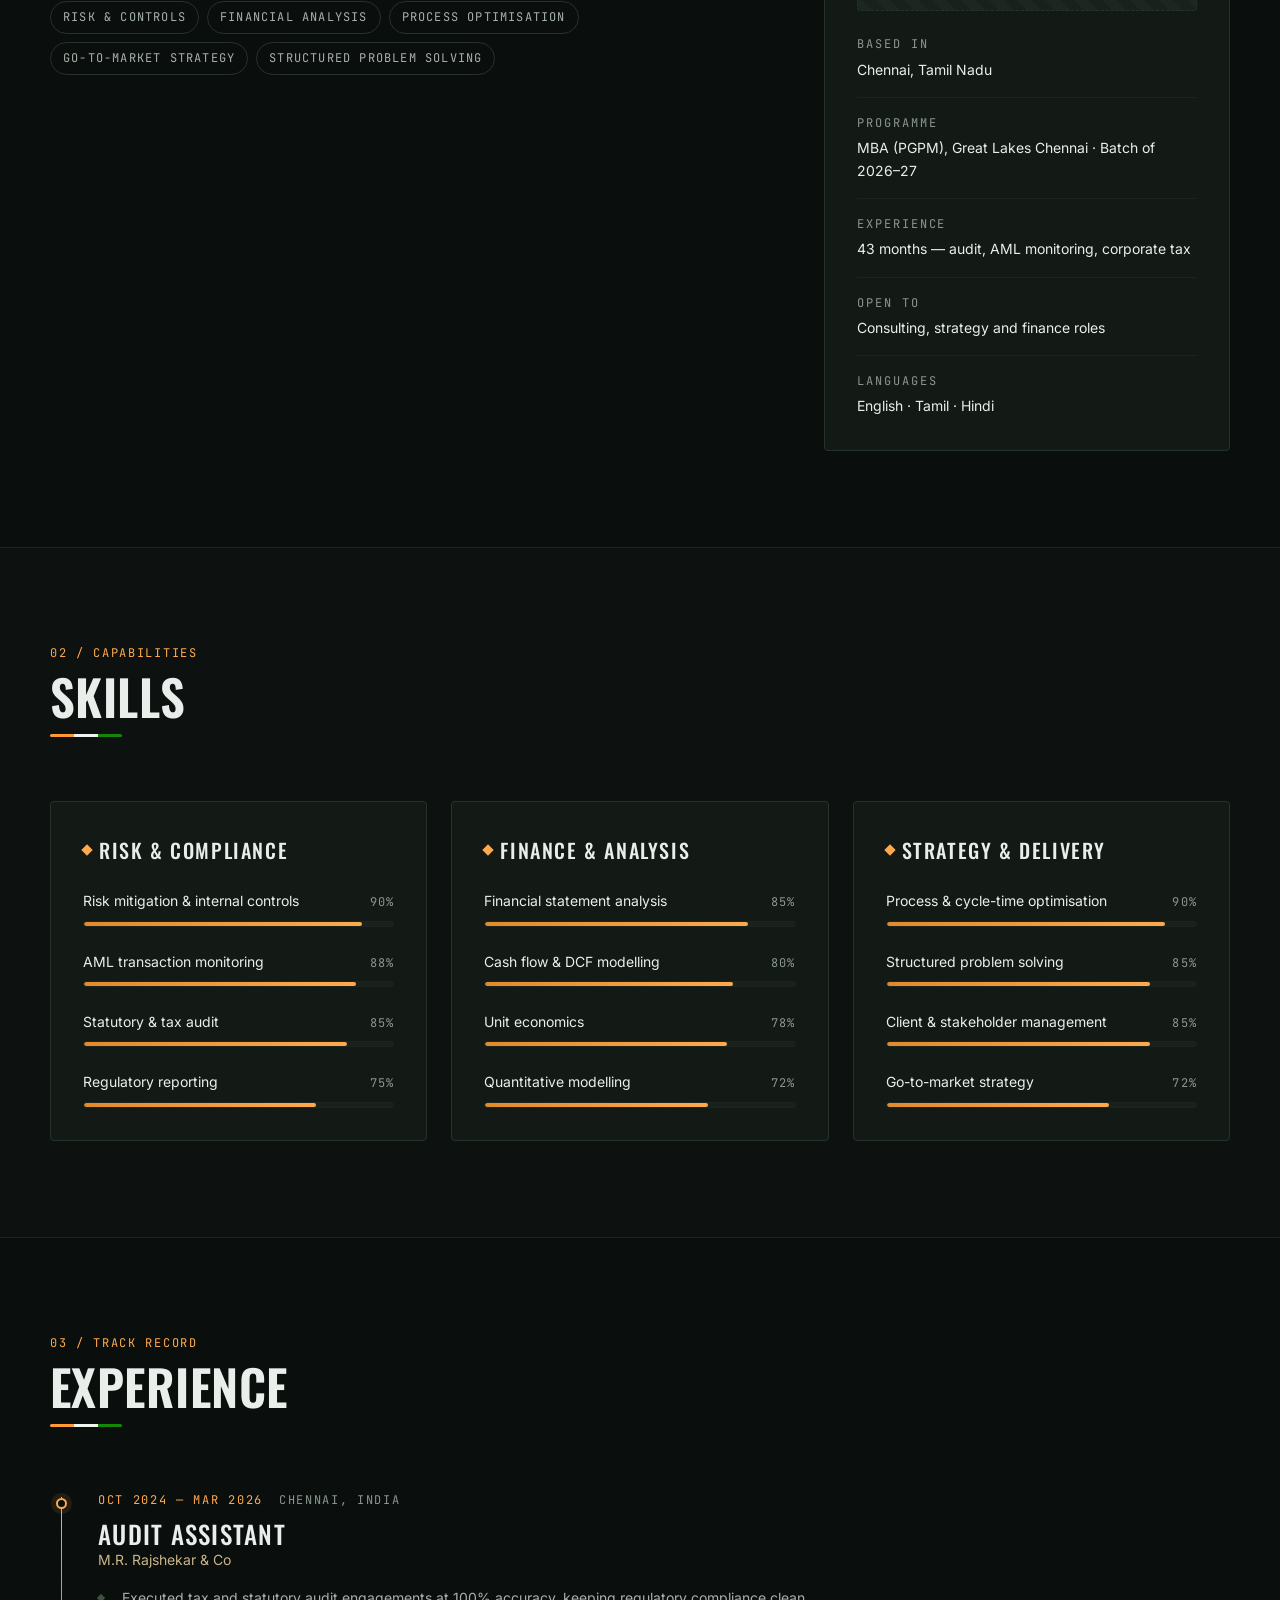
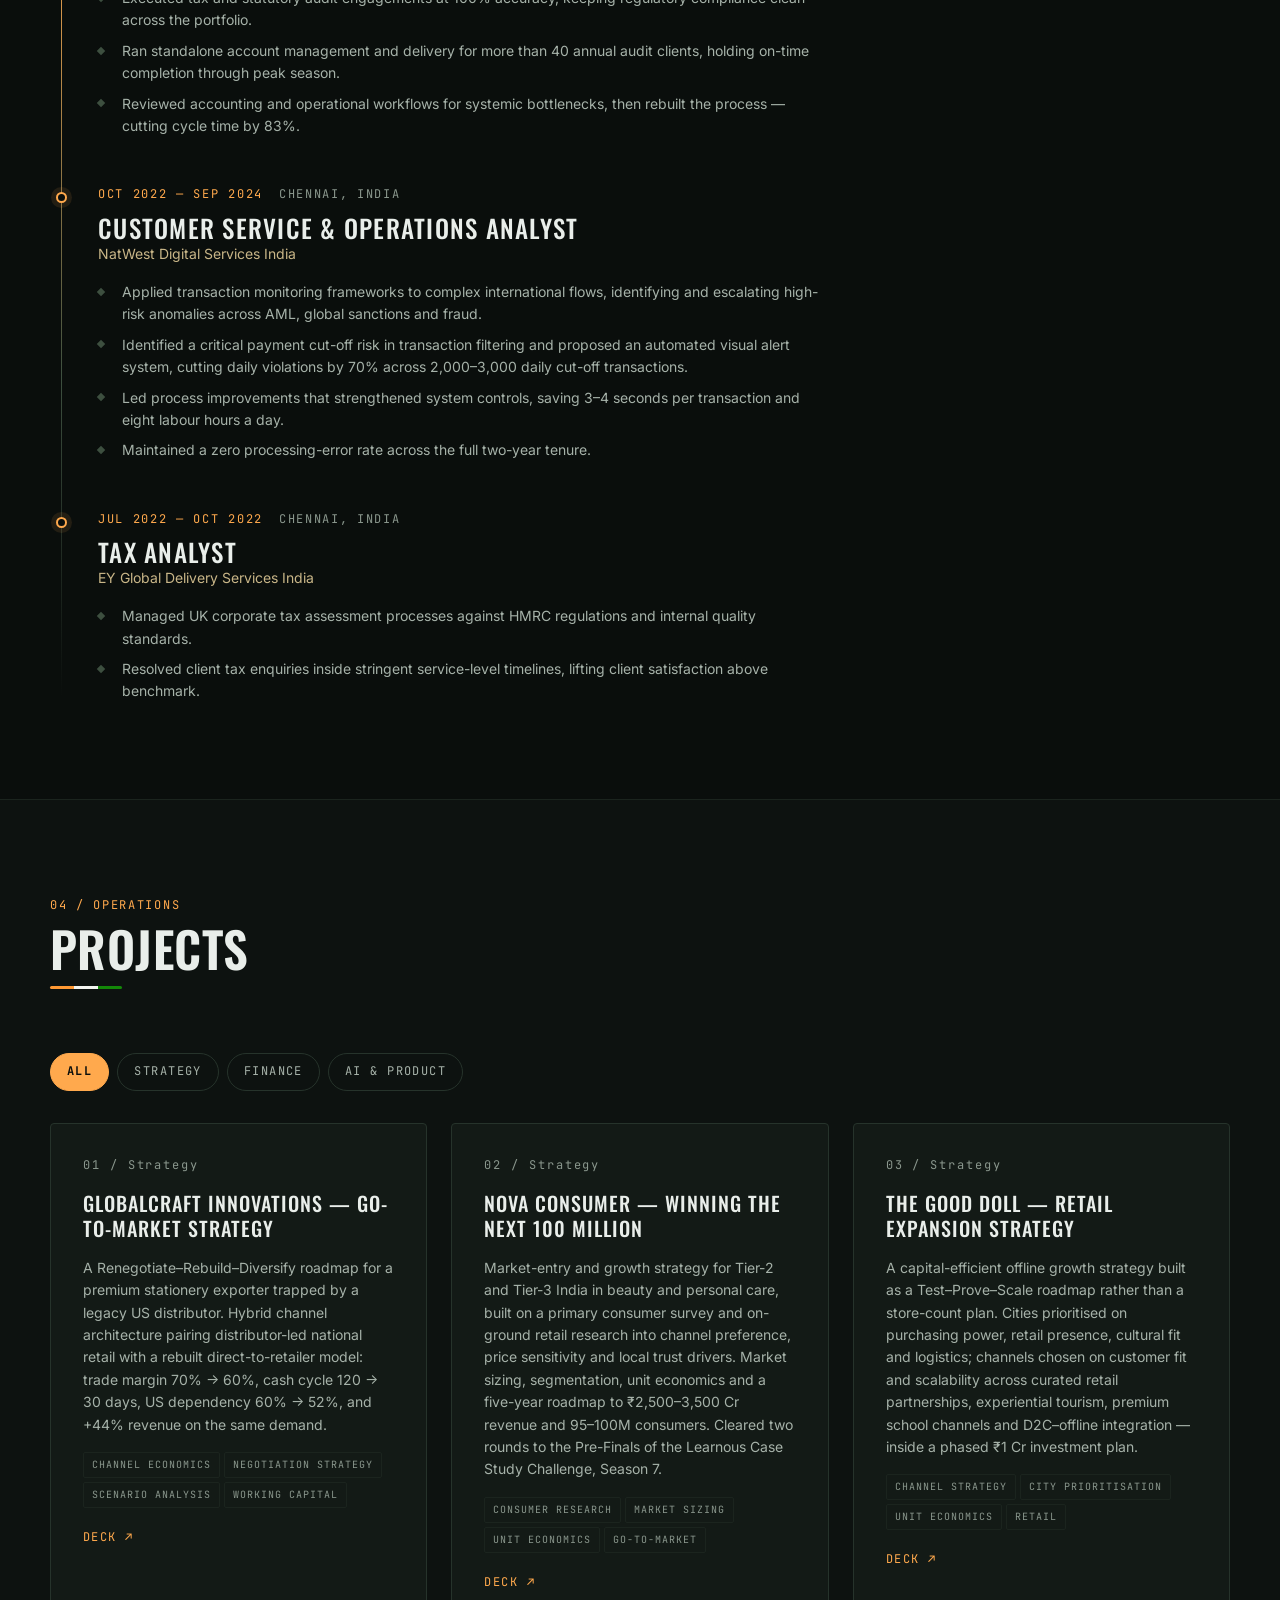
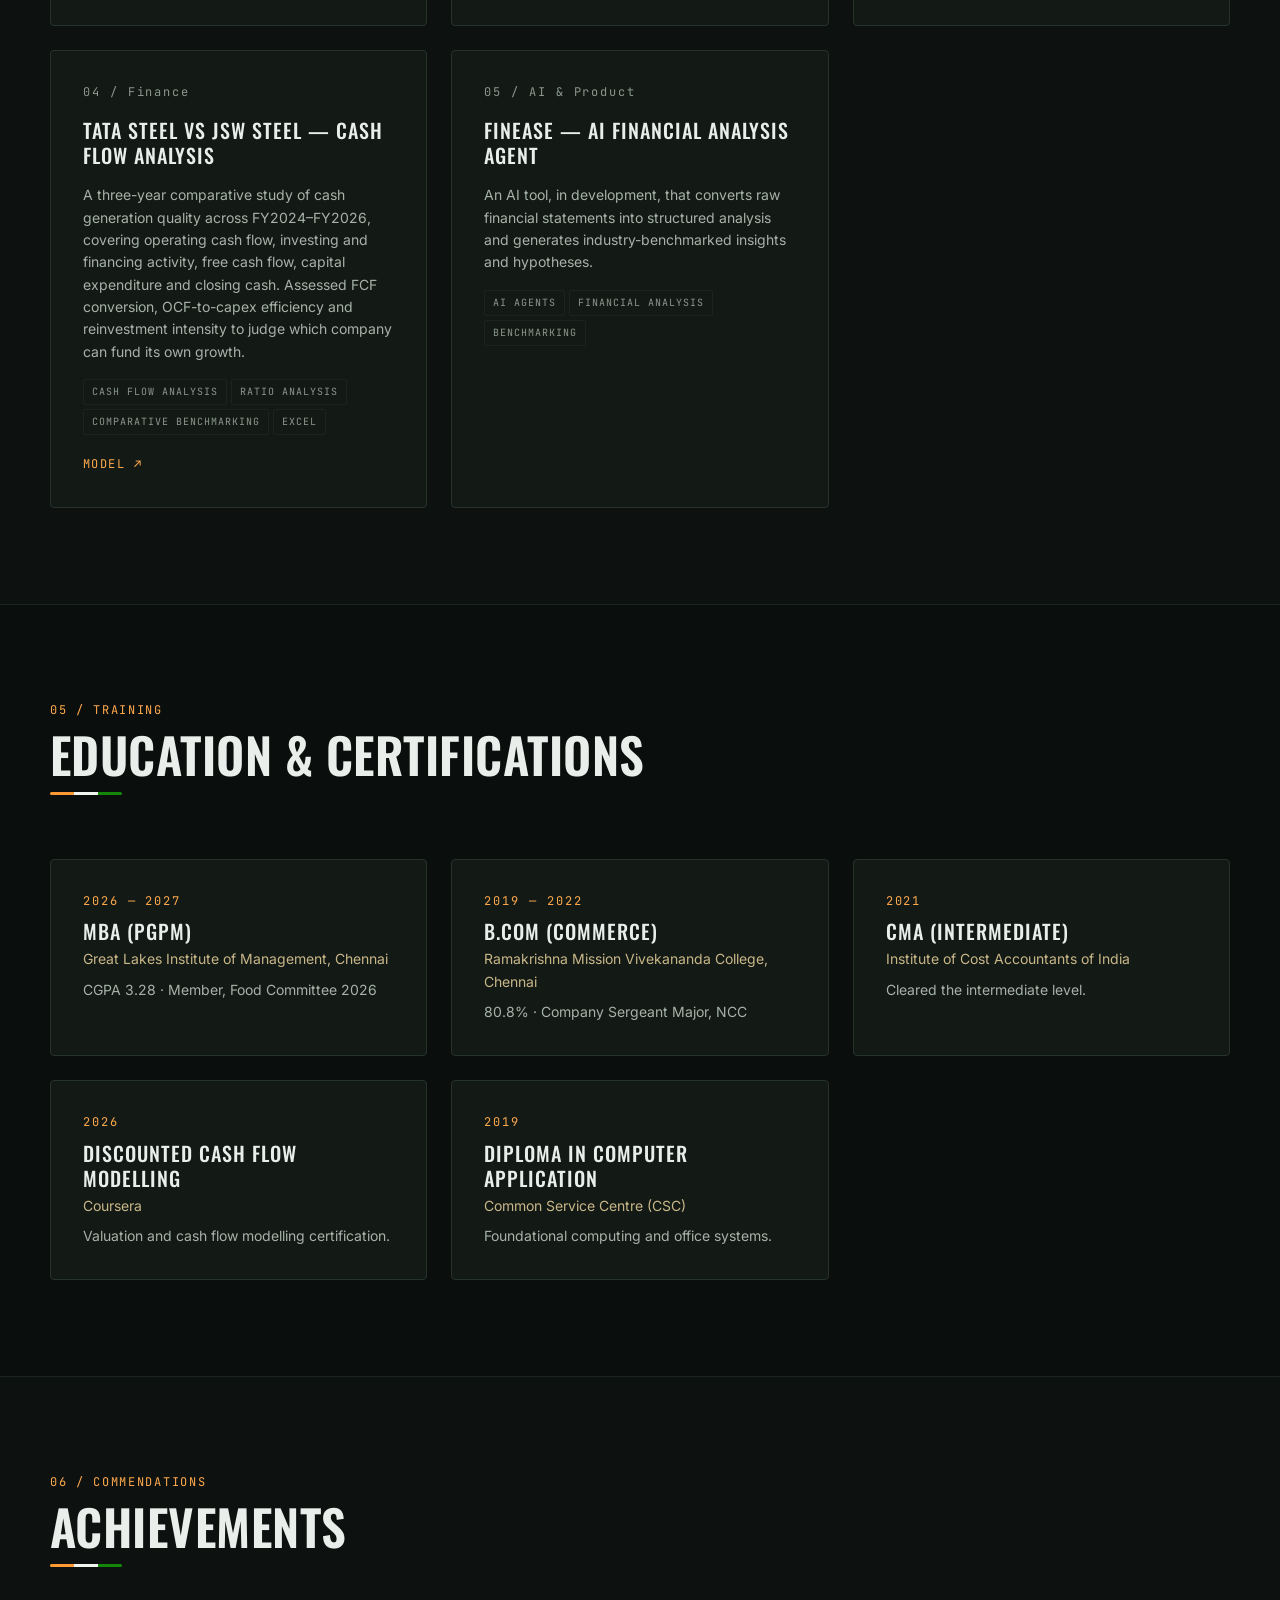
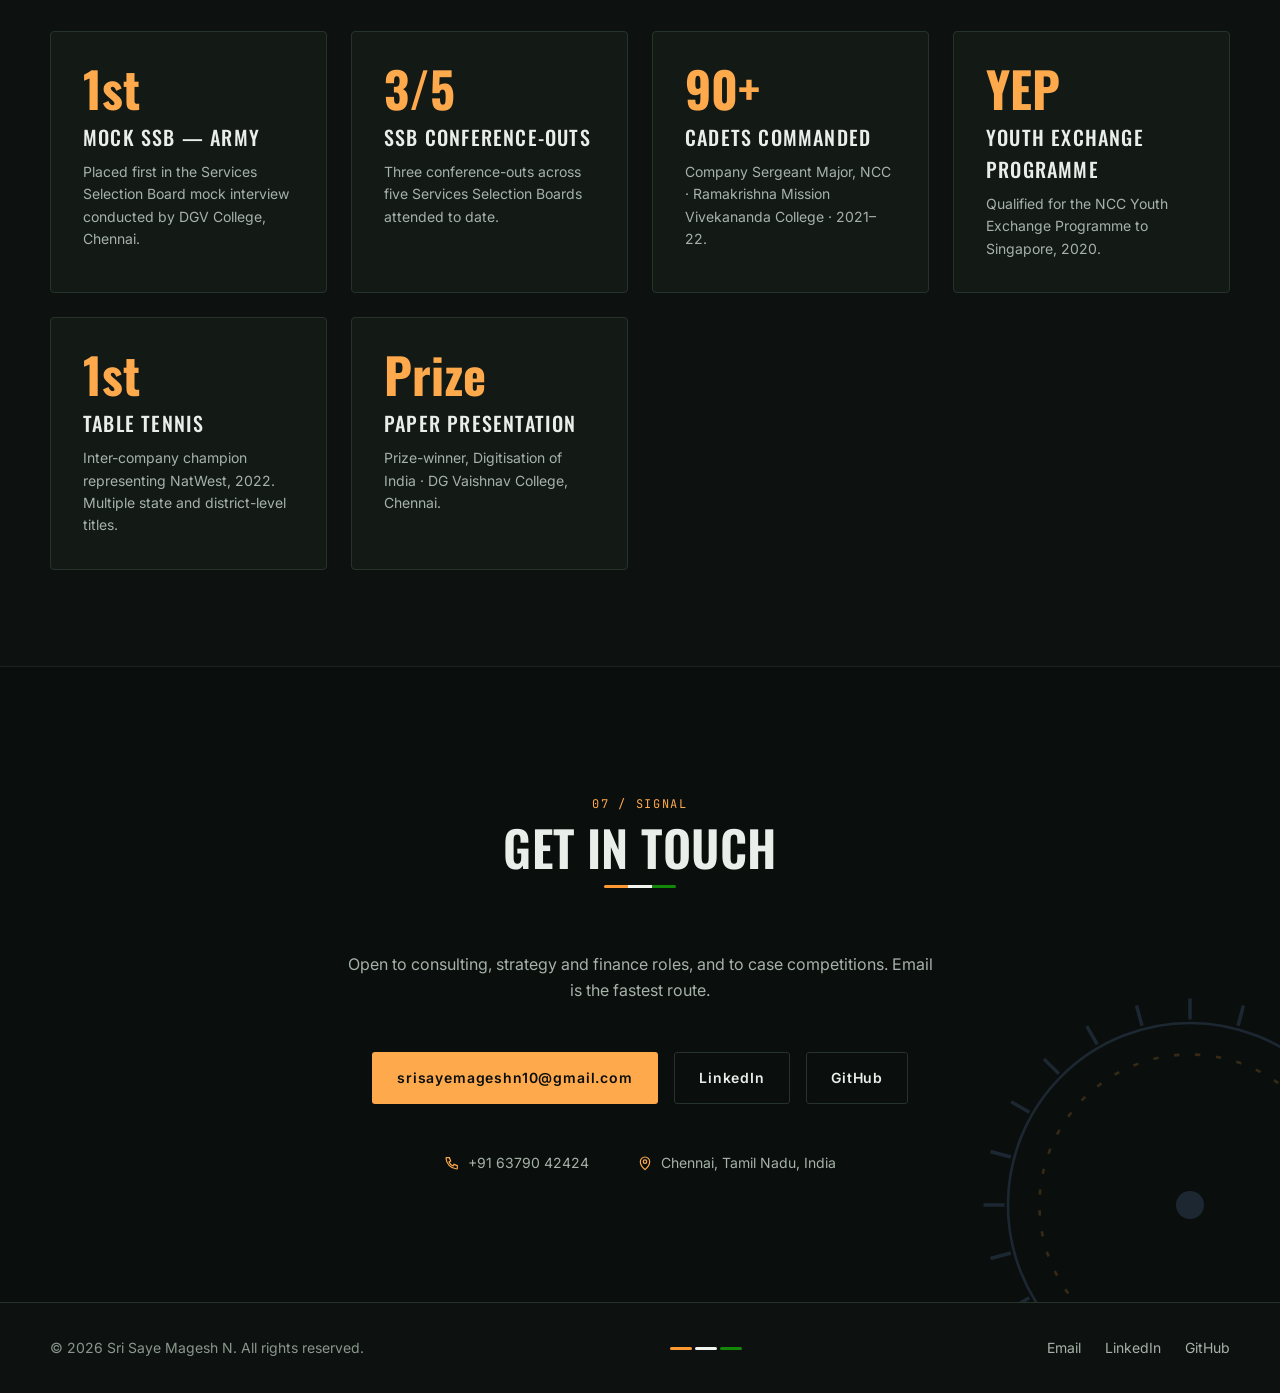
==== commit d8ca9a68: "Add real content: Sri Saye Magesh N Replaces every placeholder with content drawn from his resume an" ====
--- a/index.html
+++ b/index.html
@@ -3,13 +3,13 @@
 <head>
 <meta charset="utf-8">
 <meta name="viewport" content="width=device-width, initial-scale=1, viewport-fit=cover">
-<title>Sai Magesh Nagarajan — Portfolio</title>
-<meta name="description" content="Portfolio of Sai Magesh Nagarajan. Discipline, precision and delivery.">
+<title>Sri Saye Magesh N — Portfolio</title>
+<meta name="description" content="Sri Saye Magesh N — MBA candidate at Great Lakes Chennai. Forty-three months in audit, AML transaction monitoring and corporate tax; strategy, risk and process optimisation.">
 <meta name="theme-color" content="#0A0E0C">
 <meta name="color-scheme" content="dark">
 <meta property="og:type" content="website">
-<meta property="og:title" content="Sai Magesh Nagarajan — Portfolio">
-<meta property="og:description" content="Discipline, precision and delivery.">
+<meta property="og:title" content="Sri Saye Magesh N — Portfolio">
+<meta property="og:description" content="MBA candidate · Finance &amp; Strategy · Risk &amp; Compliance. Chennai, India.">
 <meta name="twitter:card" content="summary_large_image">
 <link rel="icon" href="data:image/svg+xml,%3Csvg xmlns='http://www.w3.org/2000/svg' viewBox='0 0 32 32'%3E%3Crect width='32' height='32' rx='6' fill='%230A0E0C'/%3E%3Ccircle cx='16' cy='16' r='9' fill='none' stroke='%23FFA94D' stroke-width='2'/%3E%3Ccircle cx='16' cy='16' r='3' fill='%232E9E5B'/%3E%3C/svg%3E">
 <link rel="preconnect" href="https://fonts.googleapis.com">
@@ -52,7 +52,7 @@
         <svg viewBox="0 0 28 28"><circle cx="14" cy="14" r="11" fill="none" stroke="currentColor" stroke-width="1.5"/><circle cx="14" cy="14" r="3.2" fill="currentColor"/><path d="M14 1v5M14 22v5M1 14h5M22 14h5" stroke="currentColor" stroke-width="1.5"/></svg>
       </span>
       <span class="brand__text">
-        <strong id="brandName">Sai Magesh Nagarajan</strong>
+        <strong id="brandName">Sri Saye Magesh N</strong>
         <em class="mono" id="brandRole">Portfolio</em>
       </span>
     </a>
@@ -83,7 +83,7 @@
 
   <div class="hero__inner wrap">
     <p class="kicker" data-parallax="0.18"><span class="kicker__tri" aria-hidden="true"></span><span id="heroKicker">Discipline · Precision · Country</span></p>
-    <h1 class="hero__name" data-parallax="0.10"><span id="heroName">Sai Magesh Nagarajan</span></h1>
+    <h1 class="hero__name" data-parallax="0.10"><span id="heroName">Sri Saye Magesh N</span></h1>
     <p class="hero__role" data-parallax="0.06"><span id="heroRole" data-scramble>Professional Title</span></p>
     <p class="hero__blurb" id="heroBlurb" data-parallax="0.04">One-line positioning statement goes here.</p>
 
@@ -217,7 +217,7 @@
 
 <footer class="foot">
   <div class="wrap foot__wrap">
-    <p class="foot__copy">© <span id="year"></span> <span id="footName">Sai Magesh Nagarajan</span>. All rights reserved.</p>
+    <p class="foot__copy">© <span id="year"></span> <span id="footName">Sri Saye Magesh N</span>. All rights reserved.</p>
     <p class="foot__tri" aria-hidden="true"><span></span><span></span><span></span></p>
     <ul class="foot__links" id="footLinks"></ul>
   </div>
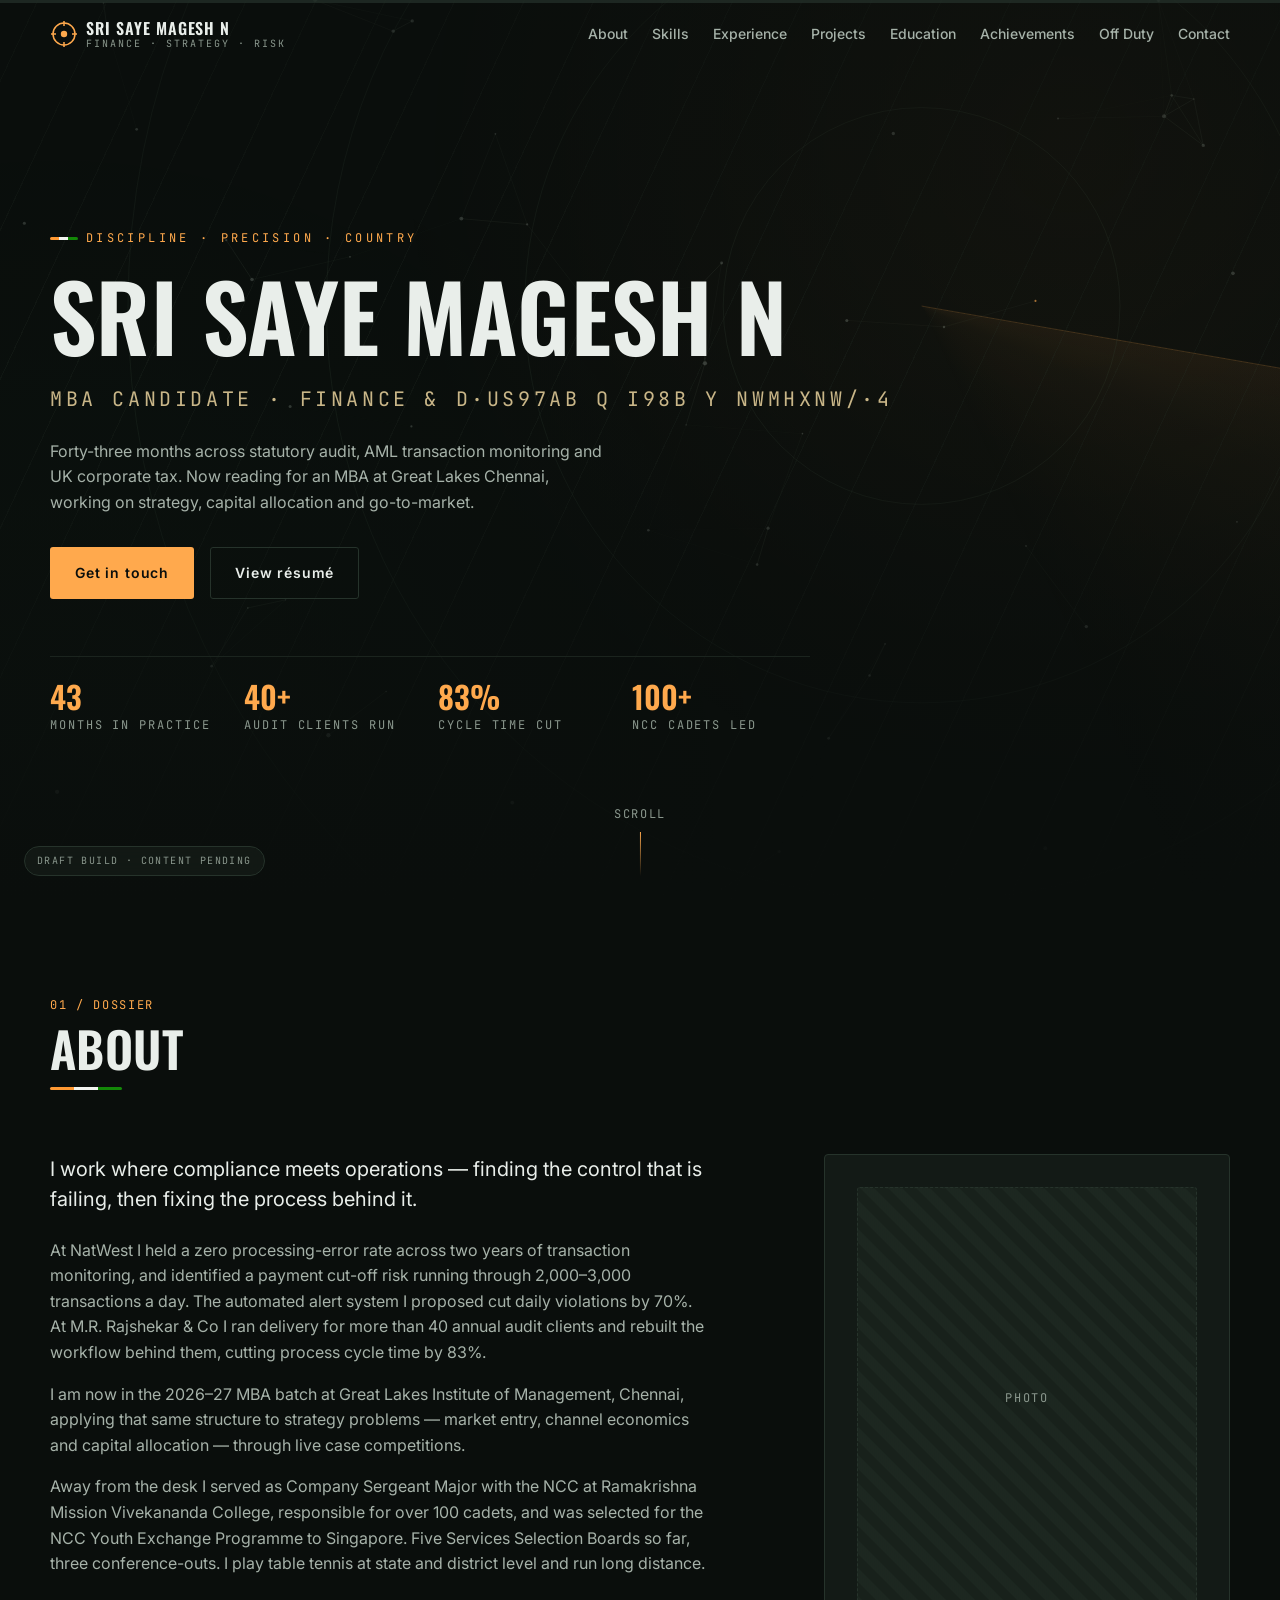
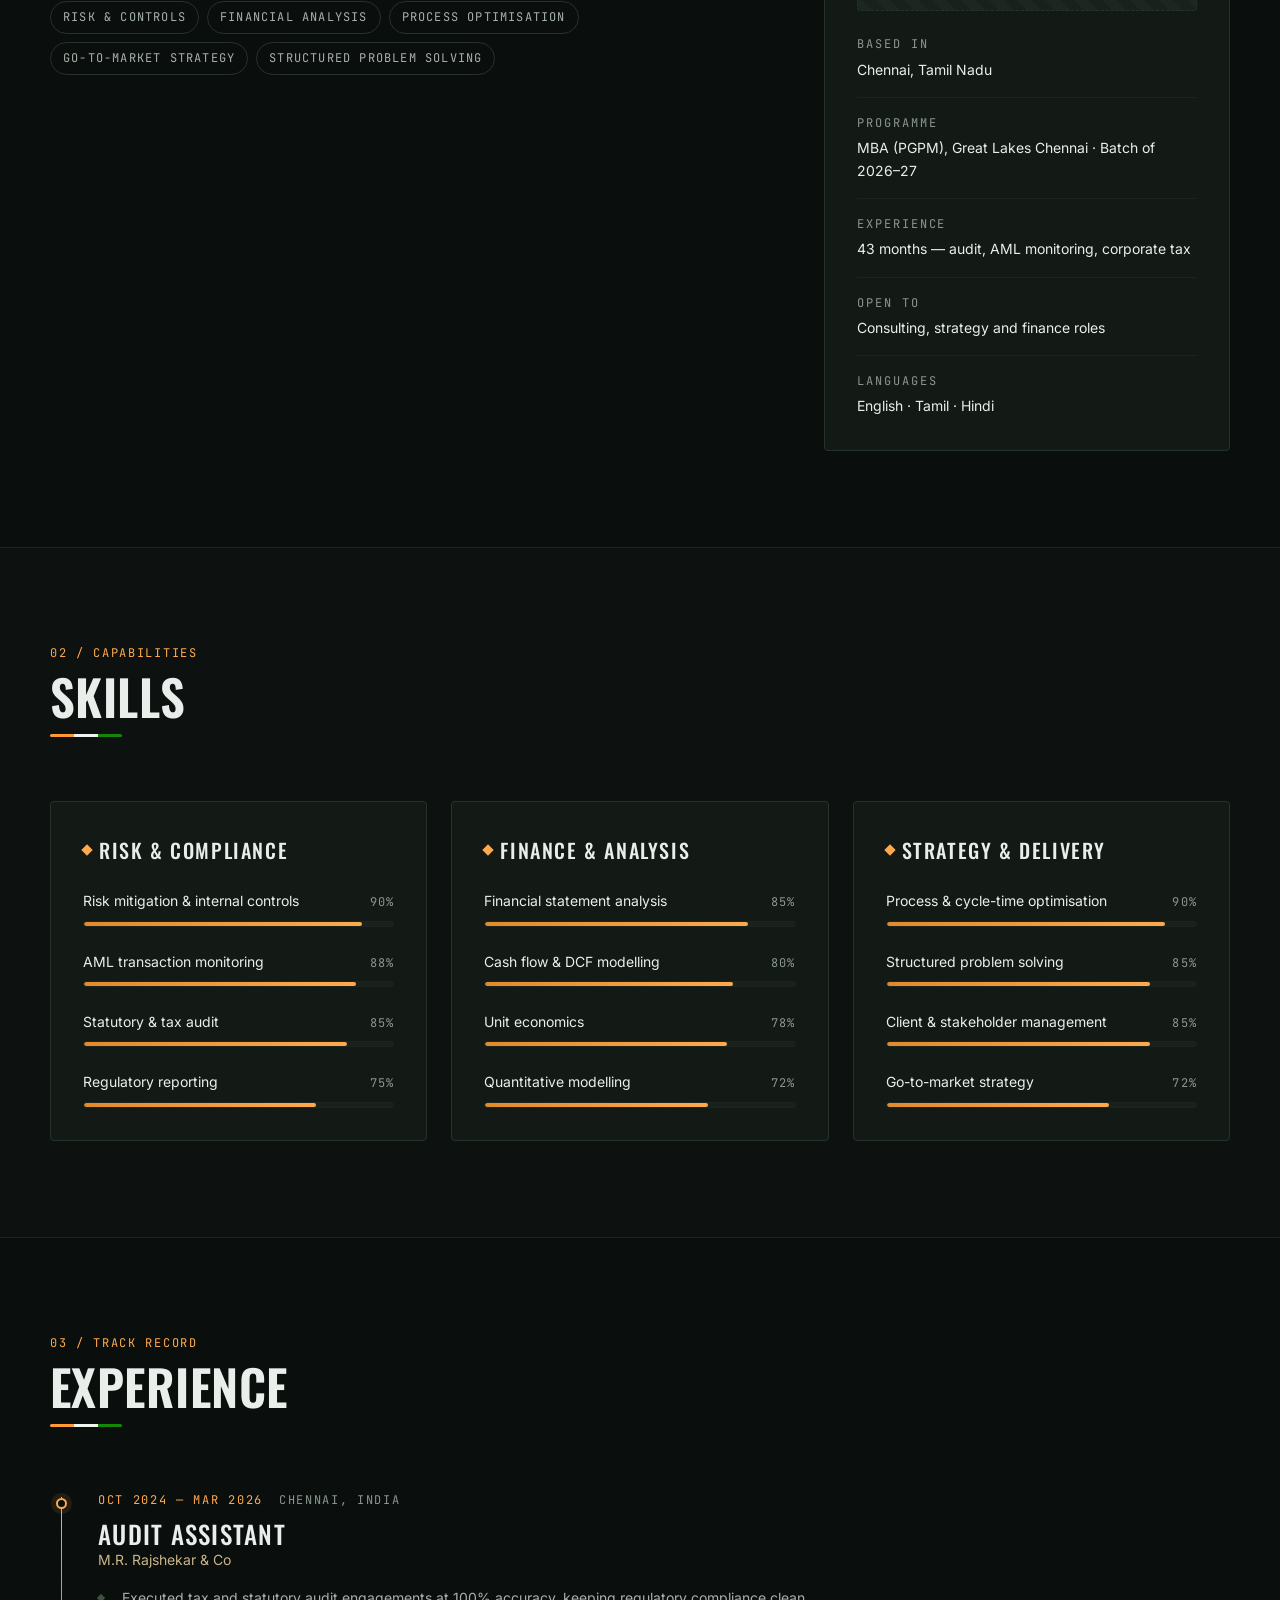
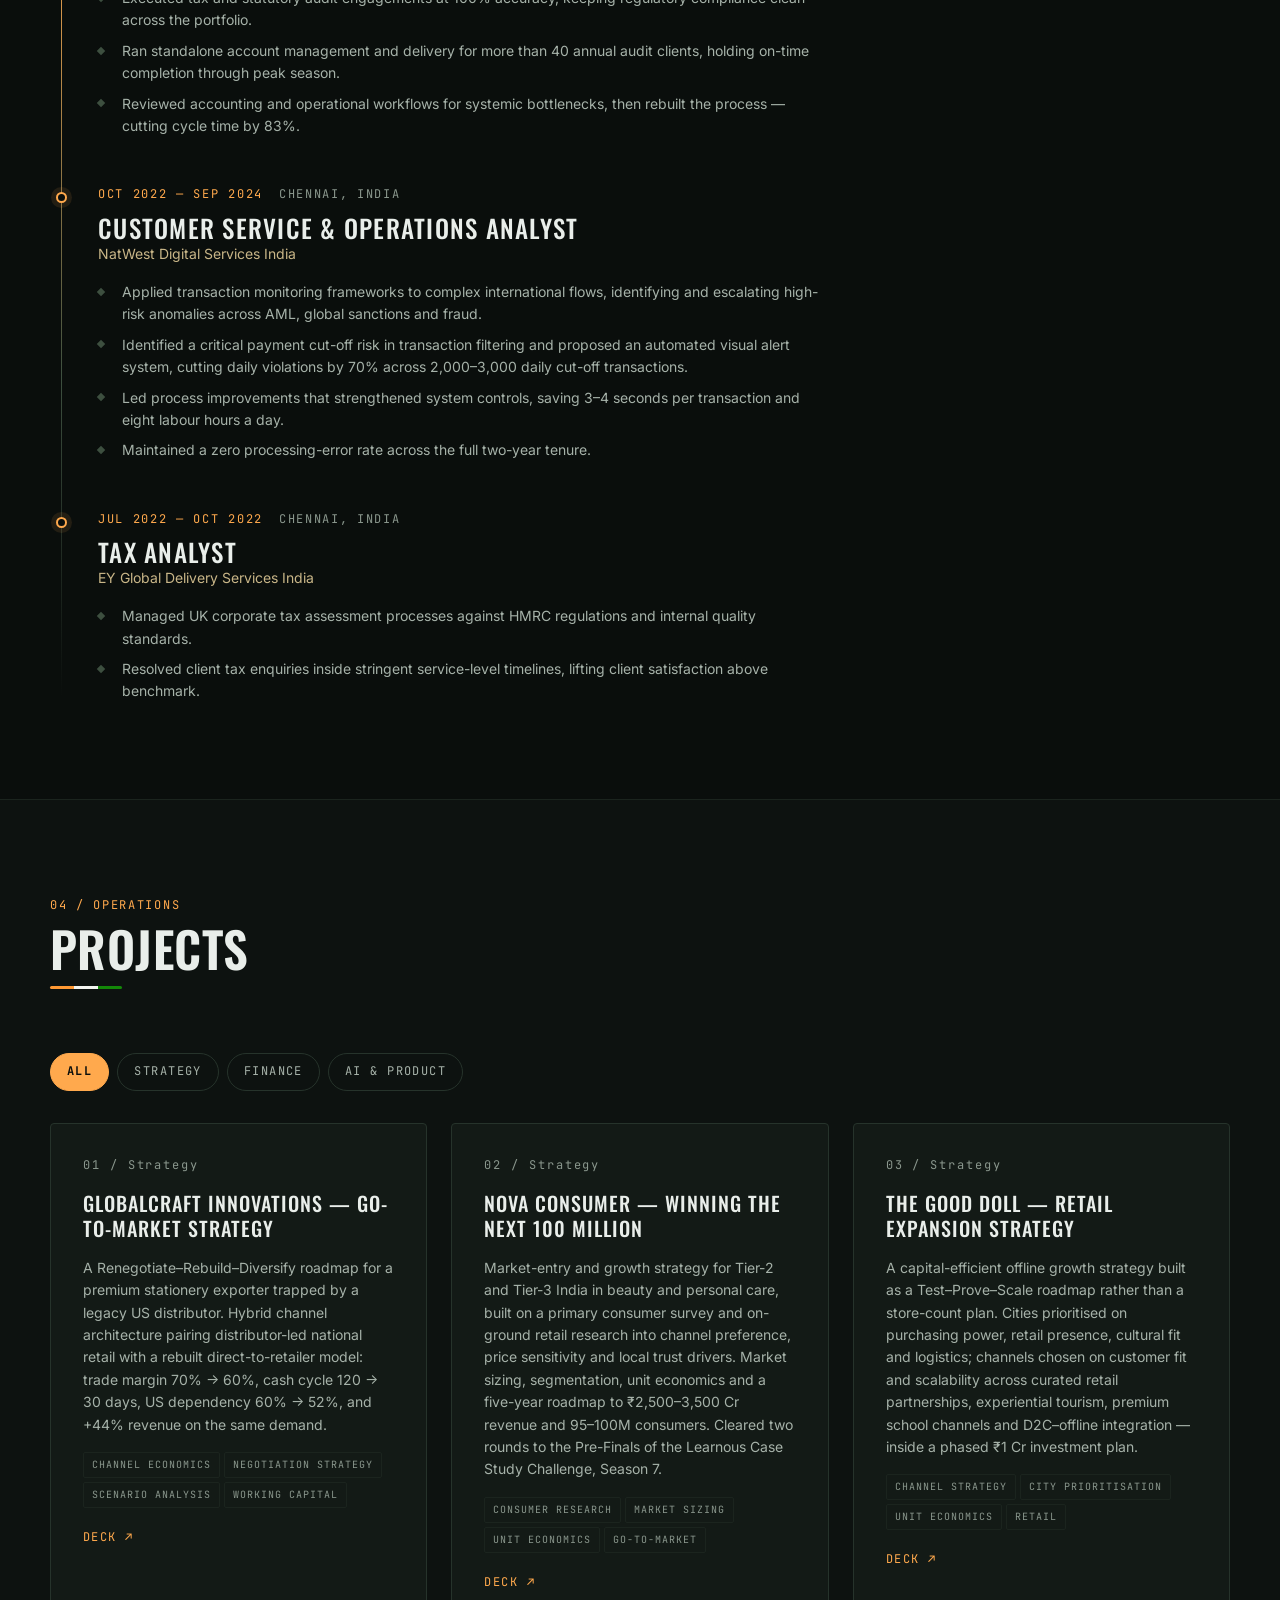
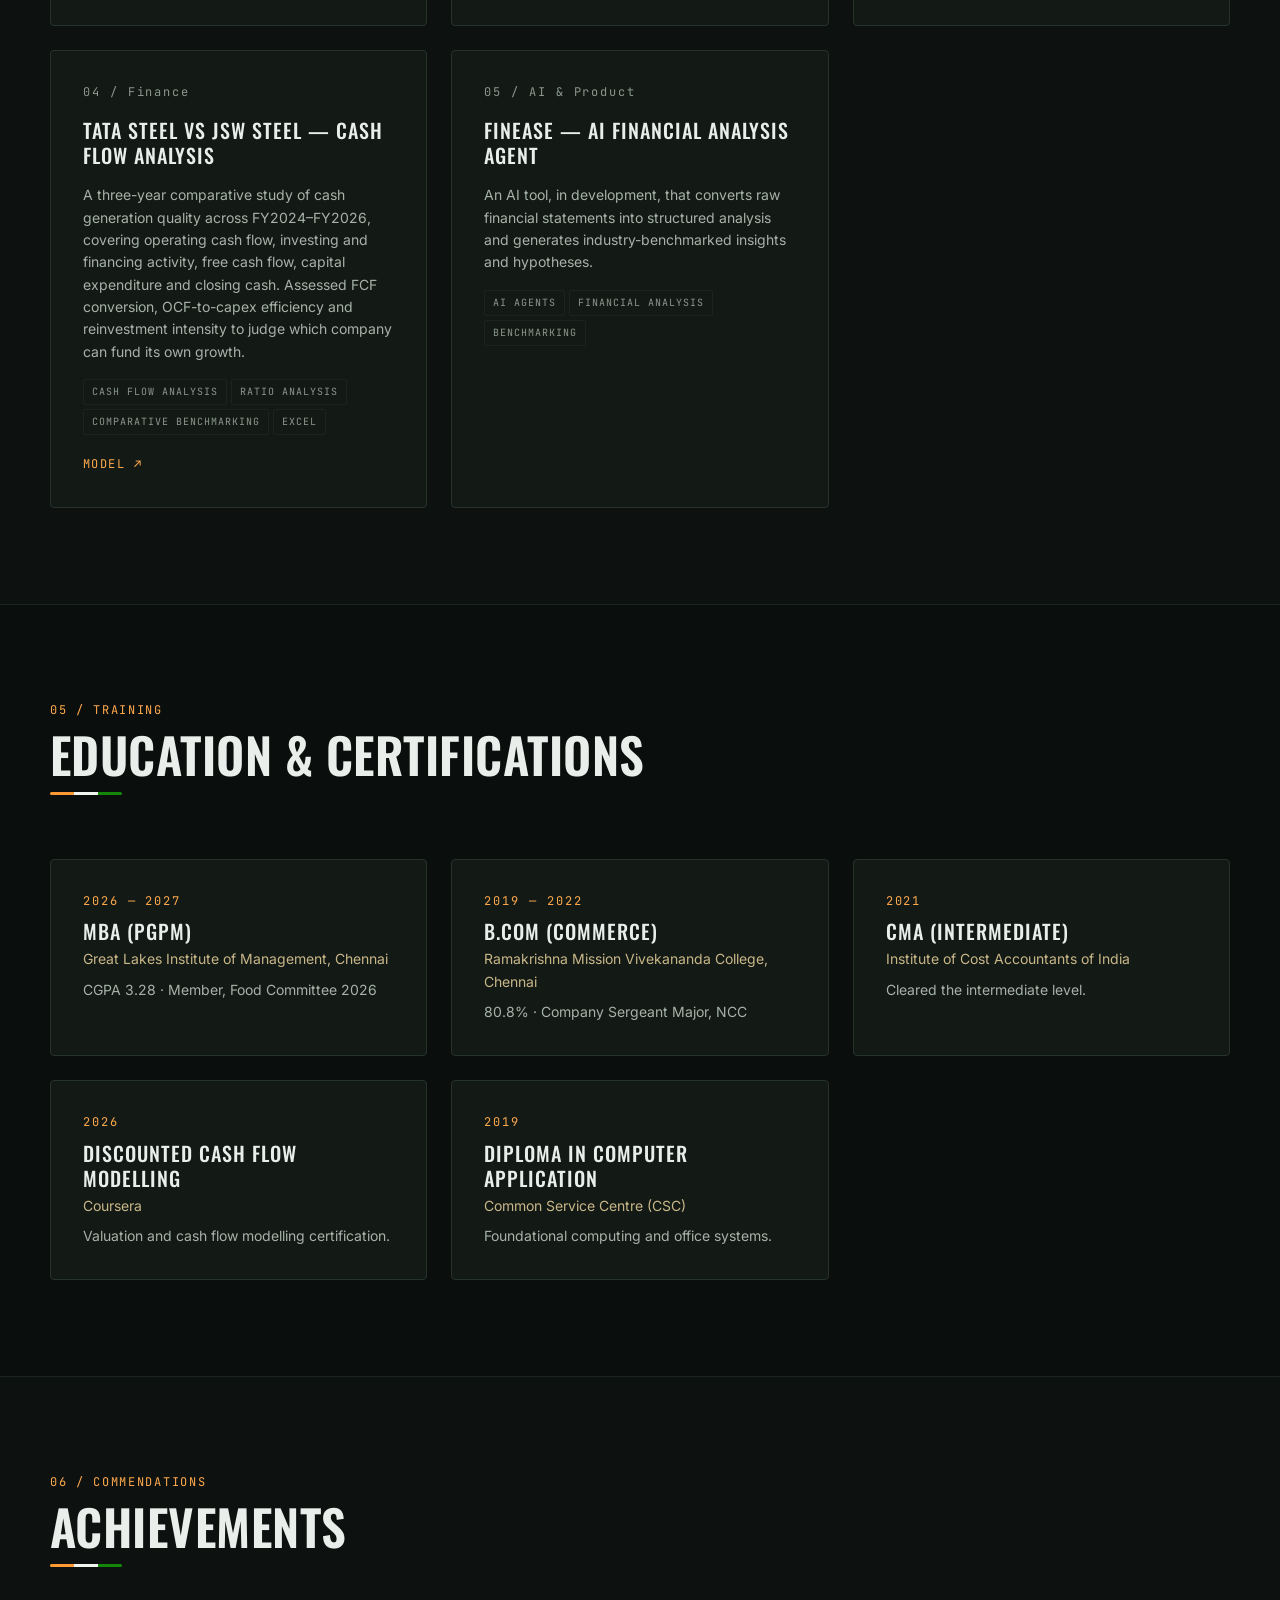
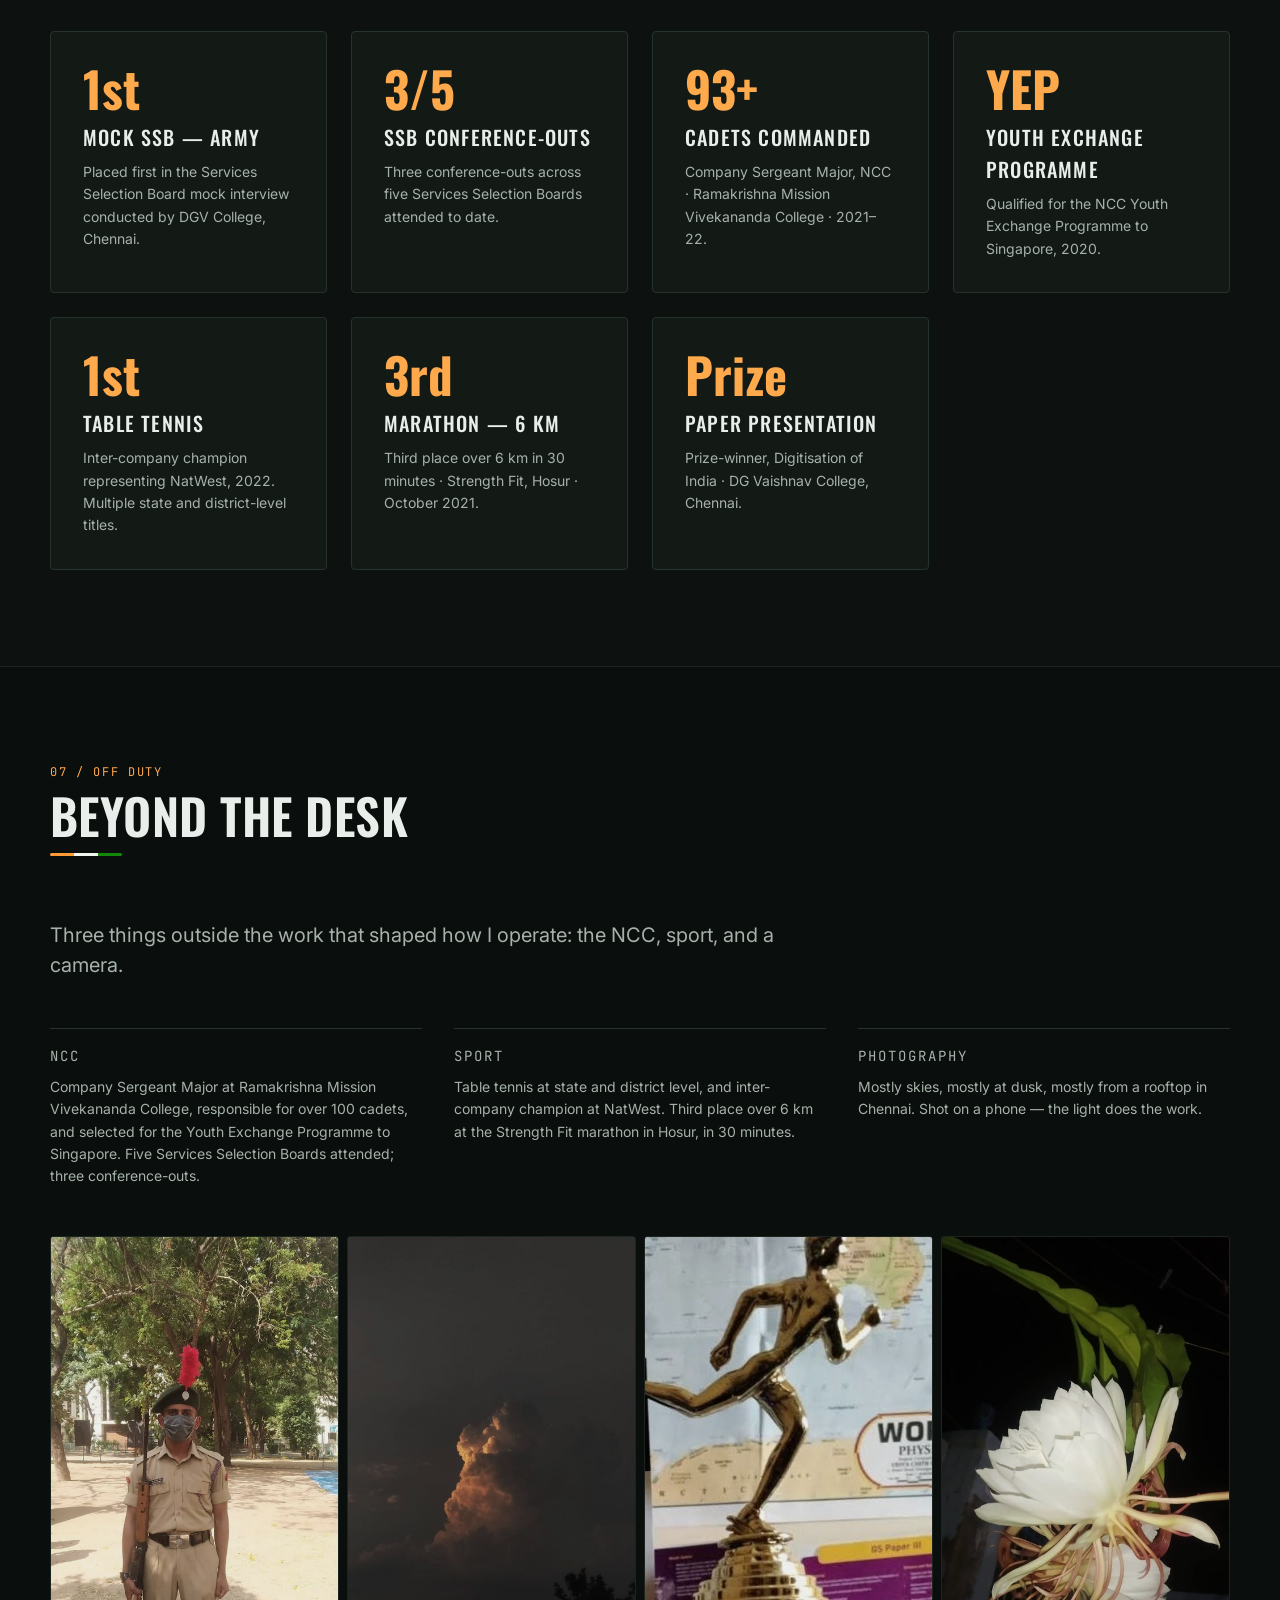
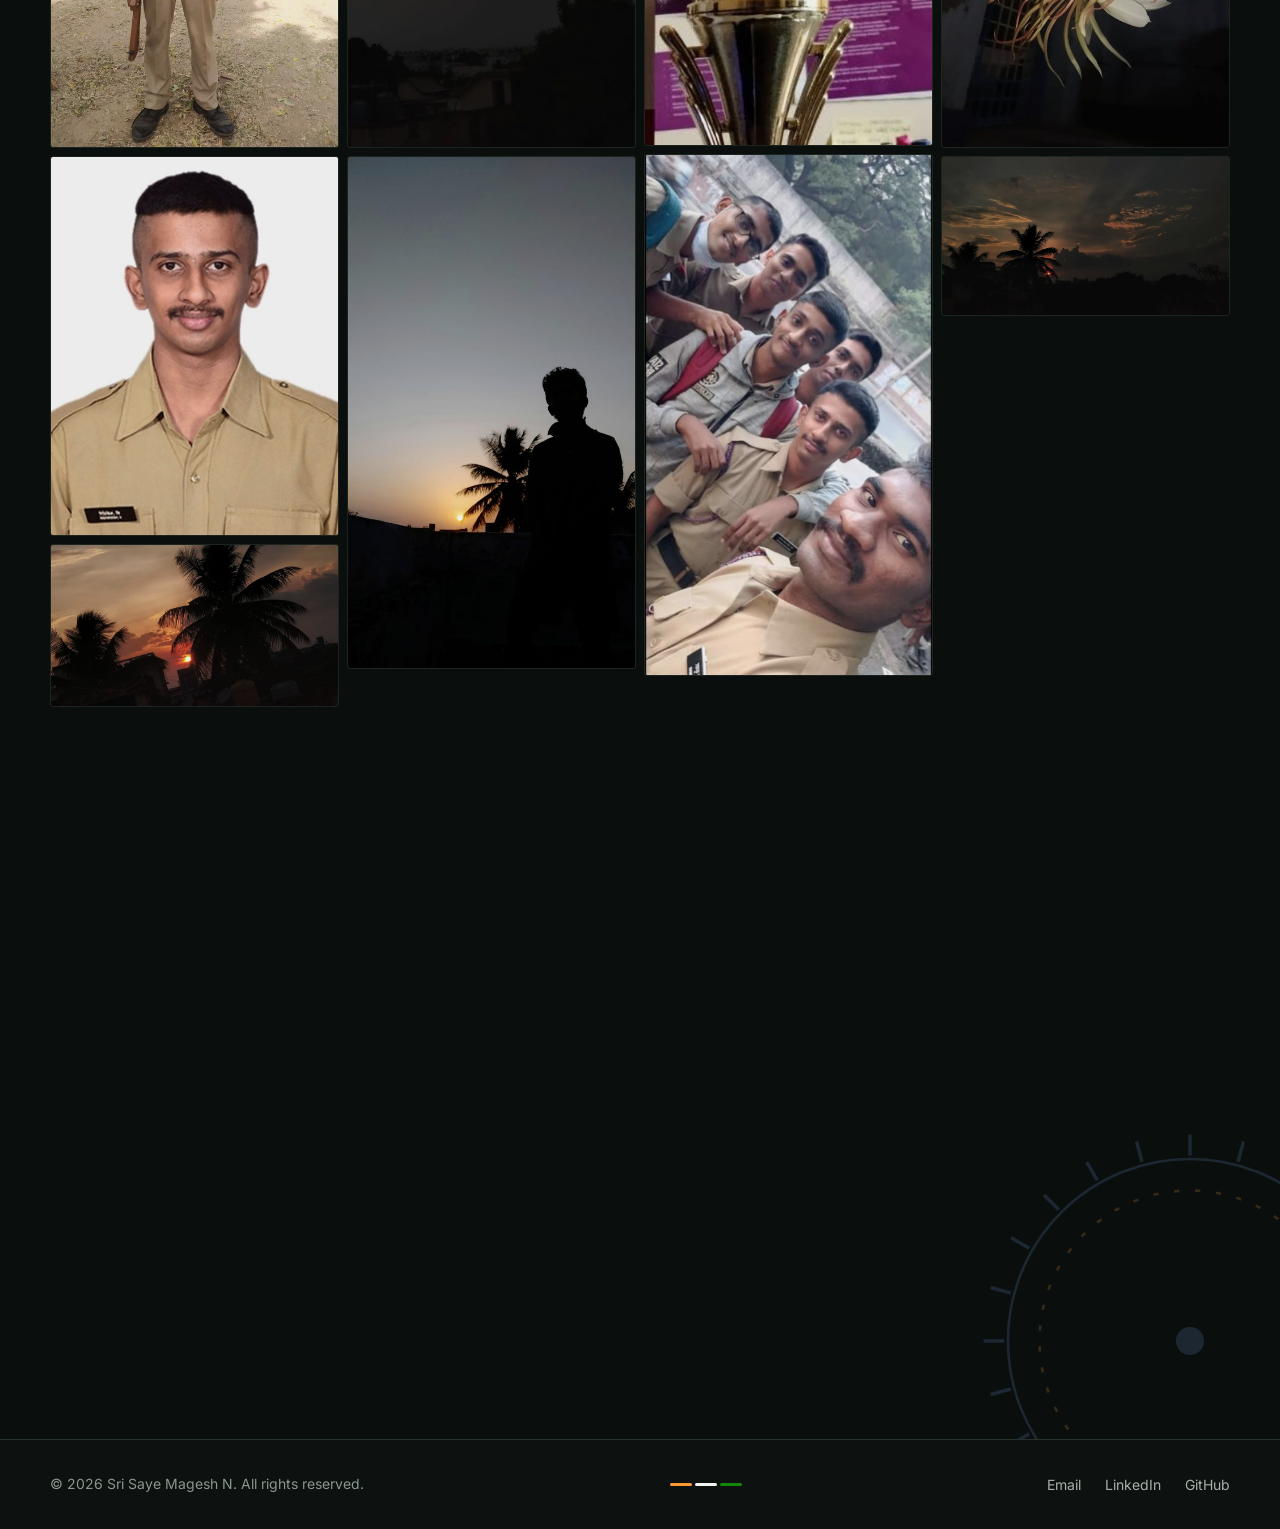
==== commit de1e7c47: "Add Off Duty section: NCC, sport and photography New section between Achievements and Contact, with " ====
--- a/index.html
+++ b/index.html
@@ -64,6 +64,7 @@
       <a href="#projects">Projects</a>
       <a href="#education">Education</a>
       <a href="#achievements">Achievements</a>
+      <a href="#offduty">Off Duty</a>
       <a href="#contact">Contact</a>
     </nav>
 
@@ -191,7 +192,21 @@
   </div>
 </section>
 
-<!-- ══ 07 · CONTACT ══ -->
+<!-- ══ 07 · OFF DUTY ══ -->
+<section class="section" id="offduty">
+  <div class="wrap">
+    <header class="shead reveal">
+      <p class="shead__kick mono">07 / OFF DUTY</p>
+      <h2 class="shead__title">Beyond the desk</h2>
+      <span class="shead__rule" aria-hidden="true"></span>
+    </header>
+    <p class="offduty__lede reveal" id="offdutyLede"></p>
+    <div class="strands reveal" id="strands"></div>
+    <div class="mosaic" id="mosaic"></div>
+  </div>
+</section>
+
+<!-- ══ 08 · CONTACT ══ -->
 <section class="section section--contact" id="contact">
   <div class="dial" aria-hidden="true">
     <svg viewBox="0 0 240 240" id="chakraDial">
@@ -203,7 +218,7 @@
   </div>
   <div class="wrap">
     <header class="shead shead--center reveal">
-      <p class="shead__kick mono">07 / SIGNAL</p>
+      <p class="shead__kick mono">08 / SIGNAL</p>
       <h2 class="shead__title">Get in touch</h2>
       <span class="shead__rule" aria-hidden="true"></span>
     </header>
@@ -229,6 +244,16 @@
 
 <div class="draftchip mono" id="draftChip" hidden>DRAFT BUILD · CONTENT PENDING</div>
 
+<div class="lightbox" id="lightbox" role="dialog" aria-modal="true" aria-label="Photo viewer" hidden>
+  <button class="lightbox__btn lightbox__close" id="lbClose" aria-label="Close viewer">&times;</button>
+  <button class="lightbox__btn lightbox__prev"  id="lbPrev"  aria-label="Previous photo">&#8249;</button>
+  <figure class="lightbox__fig">
+    <img id="lbImg" alt="">
+    <figcaption class="mono" id="lbCap"></figcaption>
+  </figure>
+  <button class="lightbox__btn lightbox__next"  id="lbNext"  aria-label="Next photo">&#8250;</button>
+</div>
+
 <script src="assets/js/content.js"></script>
 <script src="assets/js/main.js"></script>
 </body>
--- a/assets/css/styles.css
+++ b/assets/css/styles.css
@@ -448,7 +448,7 @@
   .about{ grid-template-columns:1fr; gap:var(--s-5); }
   .about__card{ order:-1; max-width:420px; }
 }
-@media (max-width:860px){
+@media (max-width:980px){
   .burger{ display:flex; }
   .nav__links{
     position:fixed; inset:0 0 auto; top:0; z-index:-1;
@@ -490,3 +490,70 @@
   .section,.hero{ padding-block:24px; }
   .card{ border-color:#ccc; background:#fff; }
 }
+
+/* ── 21. OFF DUTY ──────────────────────────────────────────────────────── */
+.offduty__lede{ max-width:60ch; color:var(--ink-muted); font-size:var(--t-20); line-height:1.5; margin-bottom:var(--s-6); }
+
+.strands{ display:grid; grid-template-columns:repeat(auto-fit,minmax(260px,1fr)); gap:var(--s-5); margin-bottom:var(--s-6); }
+.strand{ display:grid; gap:var(--s-2); align-content:start; padding-top:var(--s-3); border-top:1px solid var(--rule); }
+.strand__label{ color:var(--saffron); }
+.strand p{ color:var(--ink-muted); font-size:var(--t-14); max-width:44ch; }
+
+/* Masonry by CSS columns — no packing holes, and every photo keeps its own
+   proportions rather than being cropped to a grid cell. */
+.mosaic{ columns:4 240px; column-gap:var(--s-2); }
+.shot{
+  position:relative; display:block; width:100%; padding:0;
+  margin:0 0 var(--s-2); break-inside:avoid; -webkit-column-break-inside:avoid;
+  overflow:hidden; border-radius:3px; border:1px solid var(--rule-soft);
+  background:var(--surface-2); cursor:pointer; line-height:0;
+  transition:border-color .3s;
+}
+.shot img{
+  width:100%; height:auto; max-height:520px; object-fit:cover; display:block;
+  transition:transform .6s var(--ease), filter .4s;
+  filter:saturate(.92) brightness(.94);
+}
+.shot:hover img,.shot:focus-visible img{ transform:scale(1.045); filter:saturate(1) brightness(1); }
+.shot:hover,.shot:focus-visible{ border-color:var(--saffron); }
+.shot__cap{
+  position:absolute; inset:auto 0 0; padding:var(--s-4) var(--s-3) var(--s-2);
+  font-family:var(--mono); font-size:10px; letter-spacing:.12em; text-transform:uppercase;
+  color:var(--ink); text-align:left;
+  background:linear-gradient(transparent, rgba(6,9,7,.88));
+  opacity:0; transform:translateY(6px); transition:opacity .3s, transform .3s var(--ease);
+}
+.shot:hover .shot__cap,.shot:focus-visible .shot__cap{ opacity:1; transform:none; }
+
+/* ── 22. LIGHTBOX ──────────────────────────────────────────────────────── */
+.lightbox{
+  position:fixed; inset:0; z-index:960;
+  display:grid; grid-template-columns:auto 1fr auto; align-items:center; gap:var(--s-2);
+  padding:var(--s-5) var(--s-3);
+  background:rgba(5,8,6,.96); backdrop-filter:blur(10px);
+}
+.lightbox[hidden]{ display:none; }
+.lightbox__fig{ margin:0; display:grid; gap:var(--s-3); justify-items:center; min-width:0; }
+.lightbox__fig img{
+  max-width:100%; max-height:78svh; width:auto; height:auto;
+  border-radius:3px; border:1px solid var(--rule);
+}
+.lightbox__fig figcaption{ color:var(--ink-muted); text-align:center; }
+.lightbox__btn{
+  width:48px; height:48px; display:grid; place-items:center; flex:none;
+  border:1px solid var(--rule); border-radius:50%; color:var(--ink);
+  font-size:var(--t-25); line-height:1; background:rgba(19,26,22,.8);
+  transition:border-color .25s, color .25s;
+}
+.lightbox__btn:hover{ border-color:var(--saffron); color:var(--saffron); }
+.lightbox__close{ position:absolute; top:var(--s-3); right:var(--s-3); z-index:1; font-size:var(--t-20); }
+
+@media (max-width:860px){
+  .mosaic{ columns:2 150px; }
+  .shot img{ max-height:400px; }
+  .offduty__lede{ font-size:var(--t-16); }
+  .lightbox{ grid-template-columns:1fr; grid-template-areas:"fig"; padding:var(--s-6) var(--s-3); }
+  .lightbox__fig{ grid-area:fig; }
+  .lightbox__prev{ position:absolute; left:var(--s-3); bottom:var(--s-4); }
+  .lightbox__next{ position:absolute; right:var(--s-3); bottom:var(--s-4); }
+}
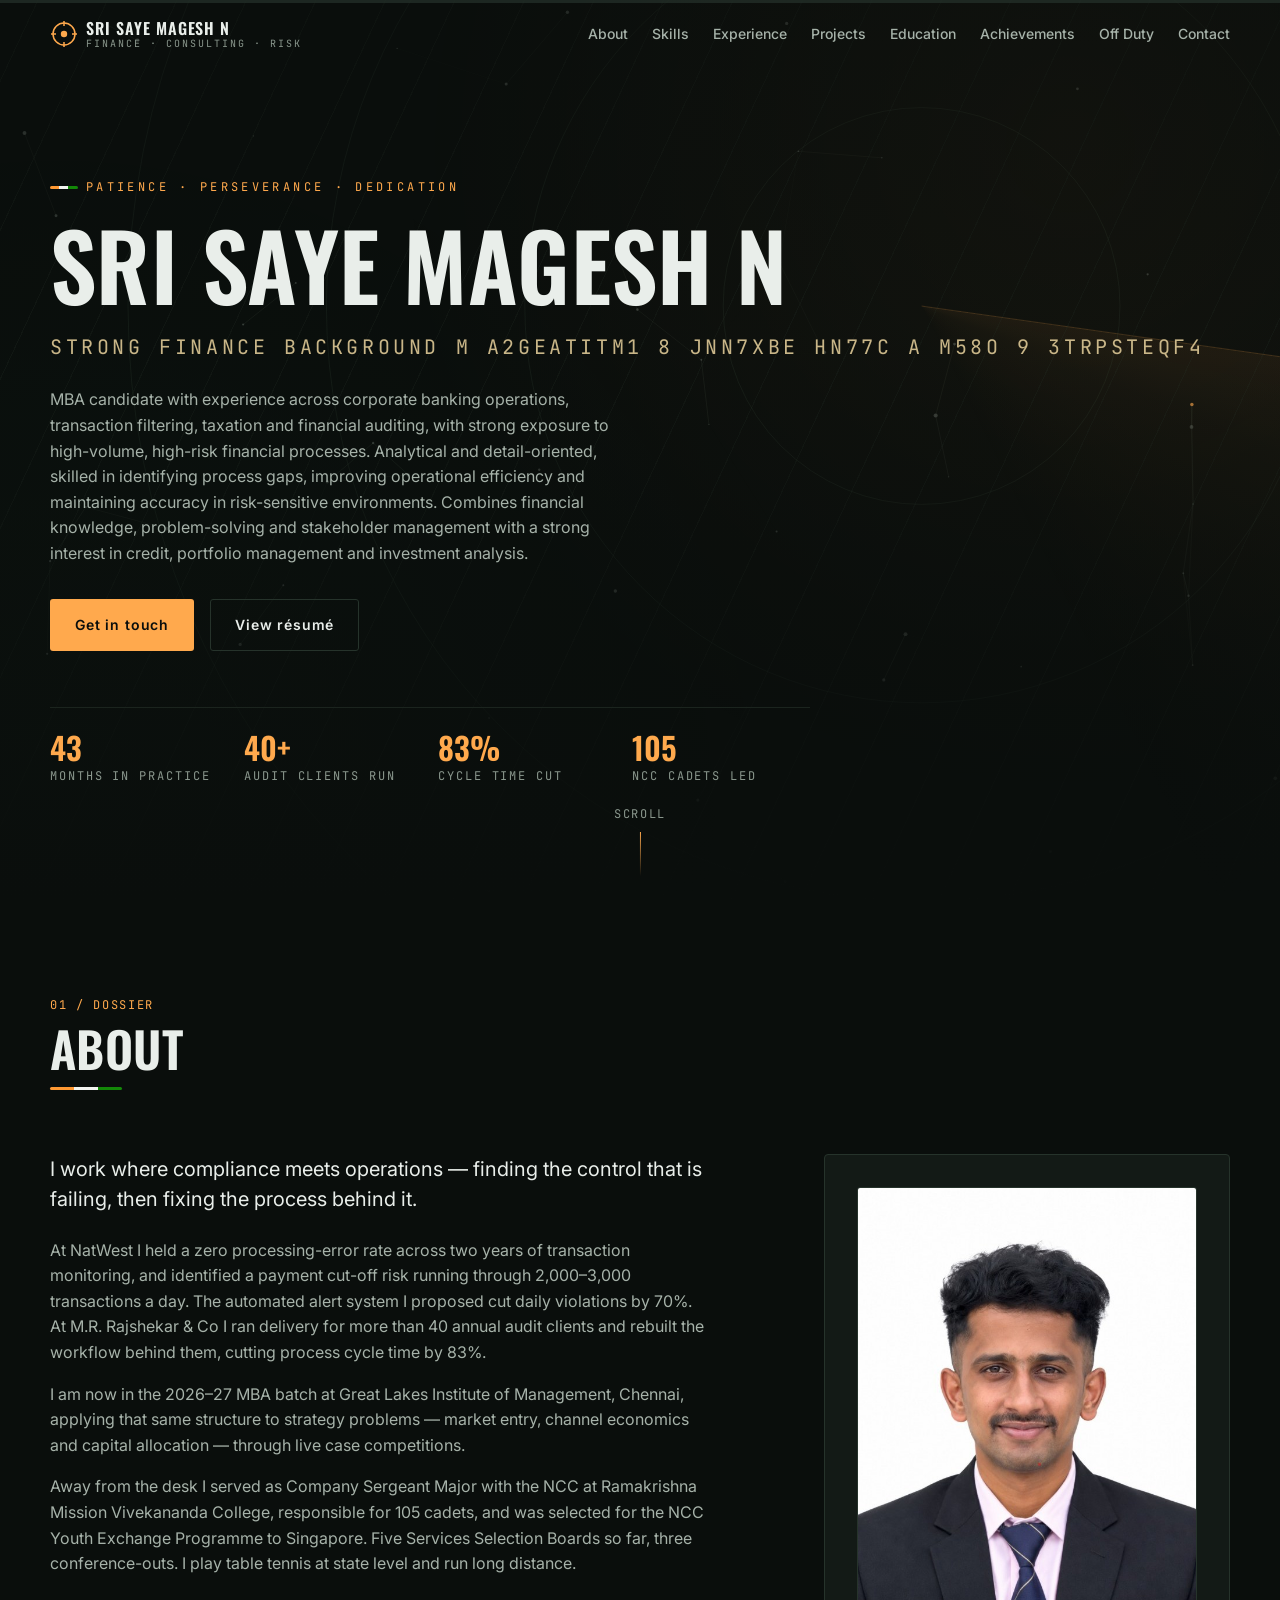
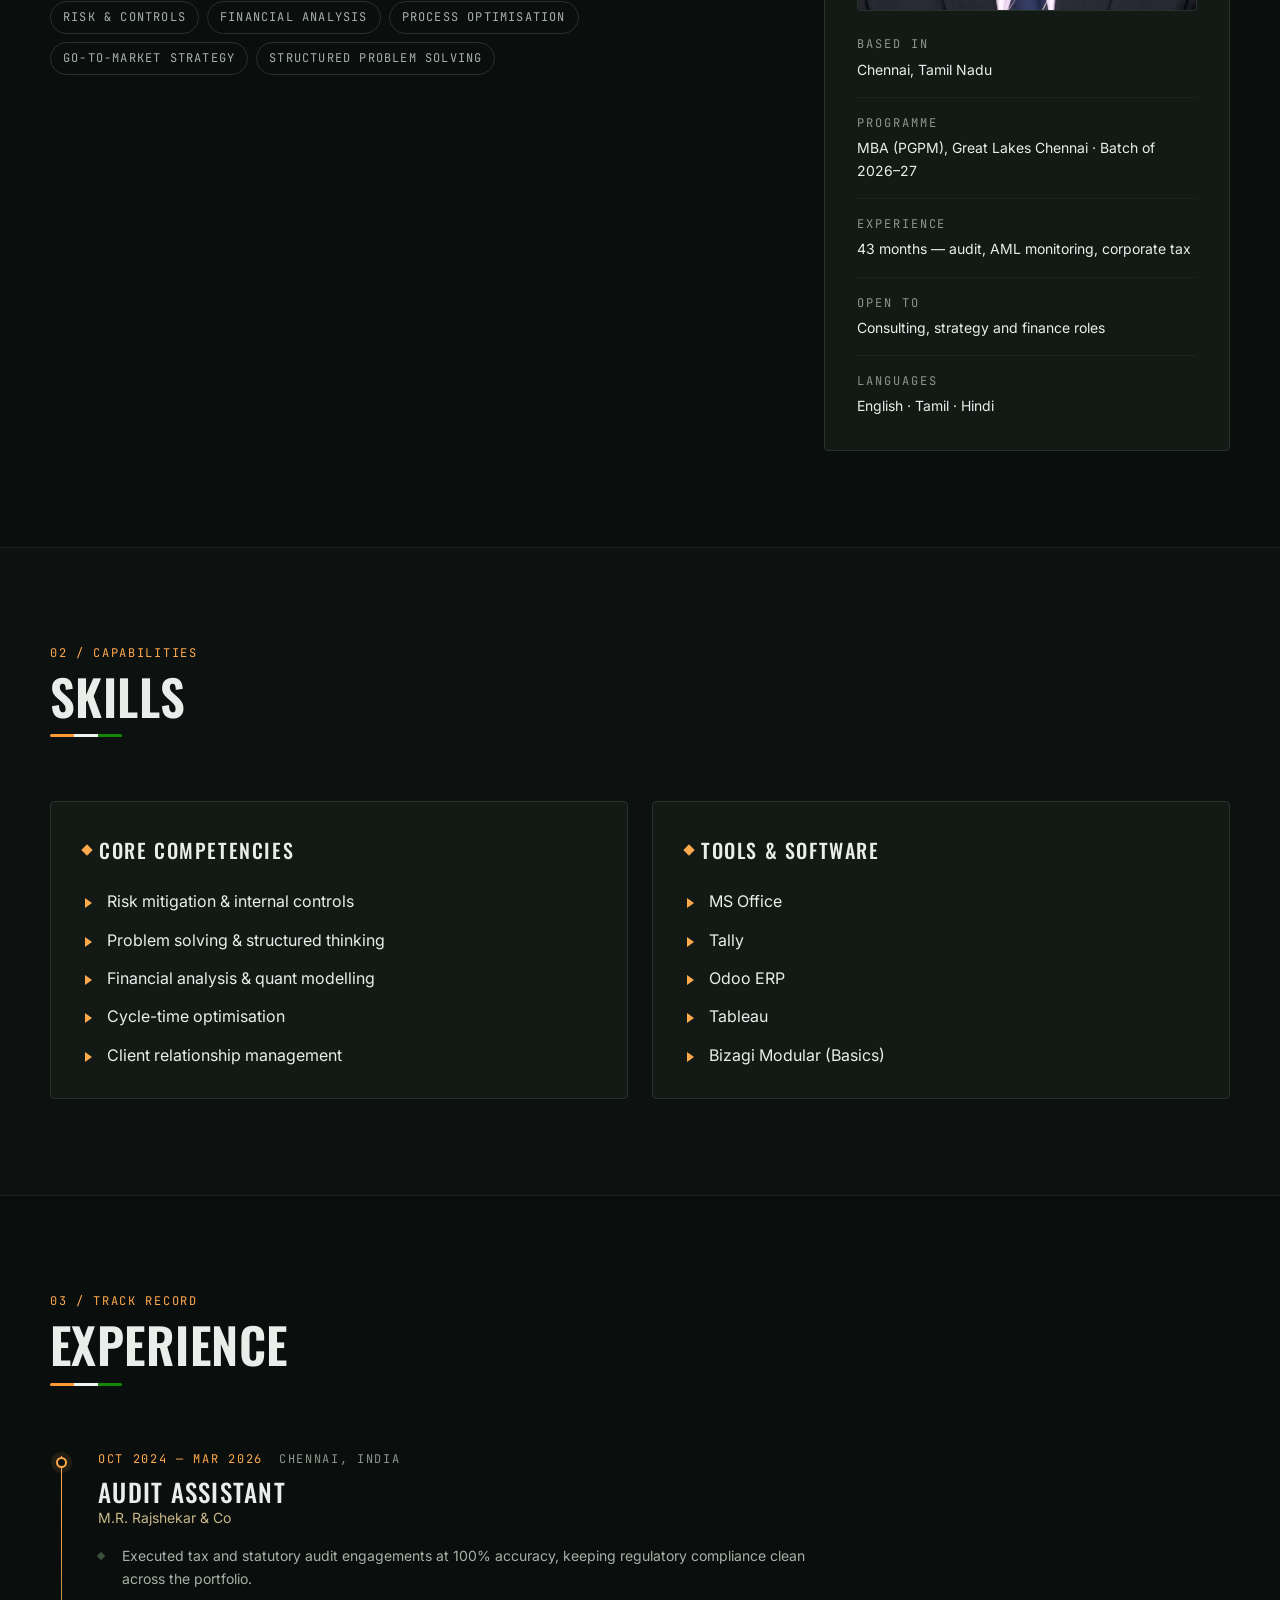
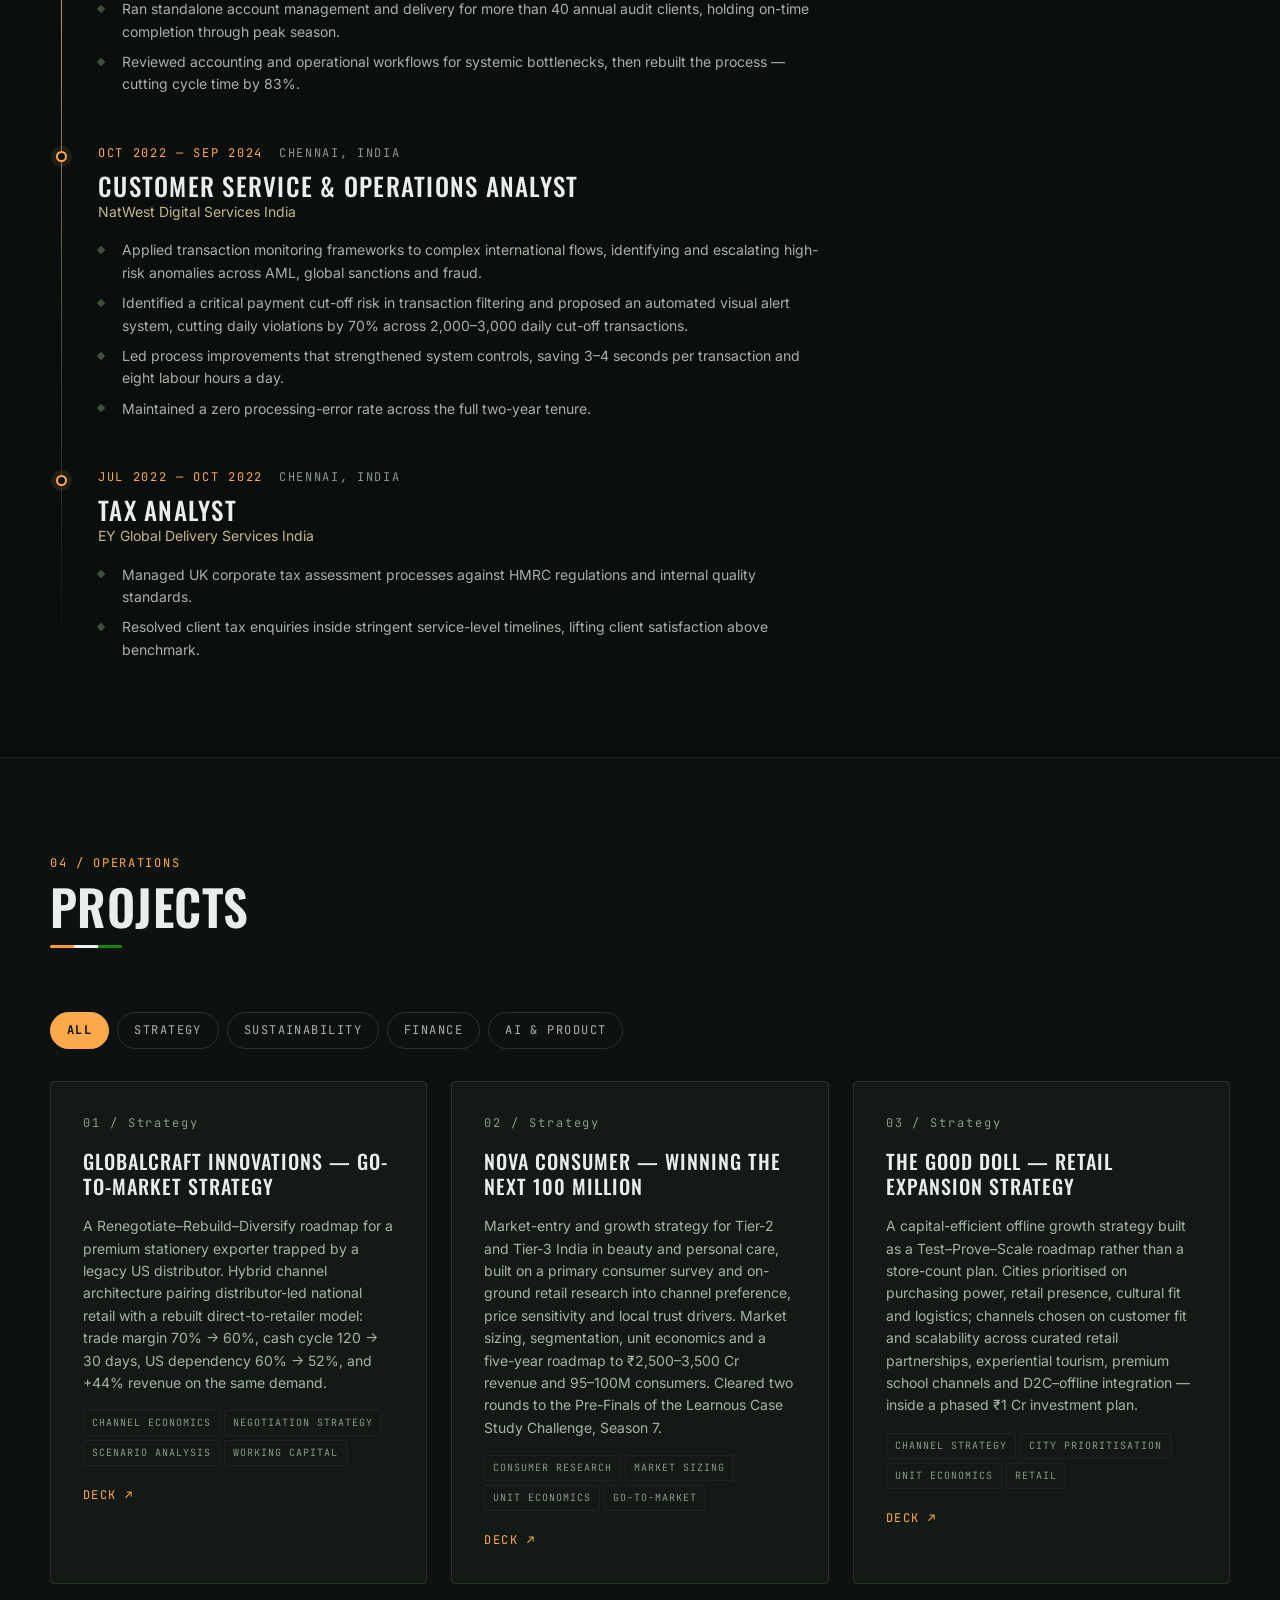
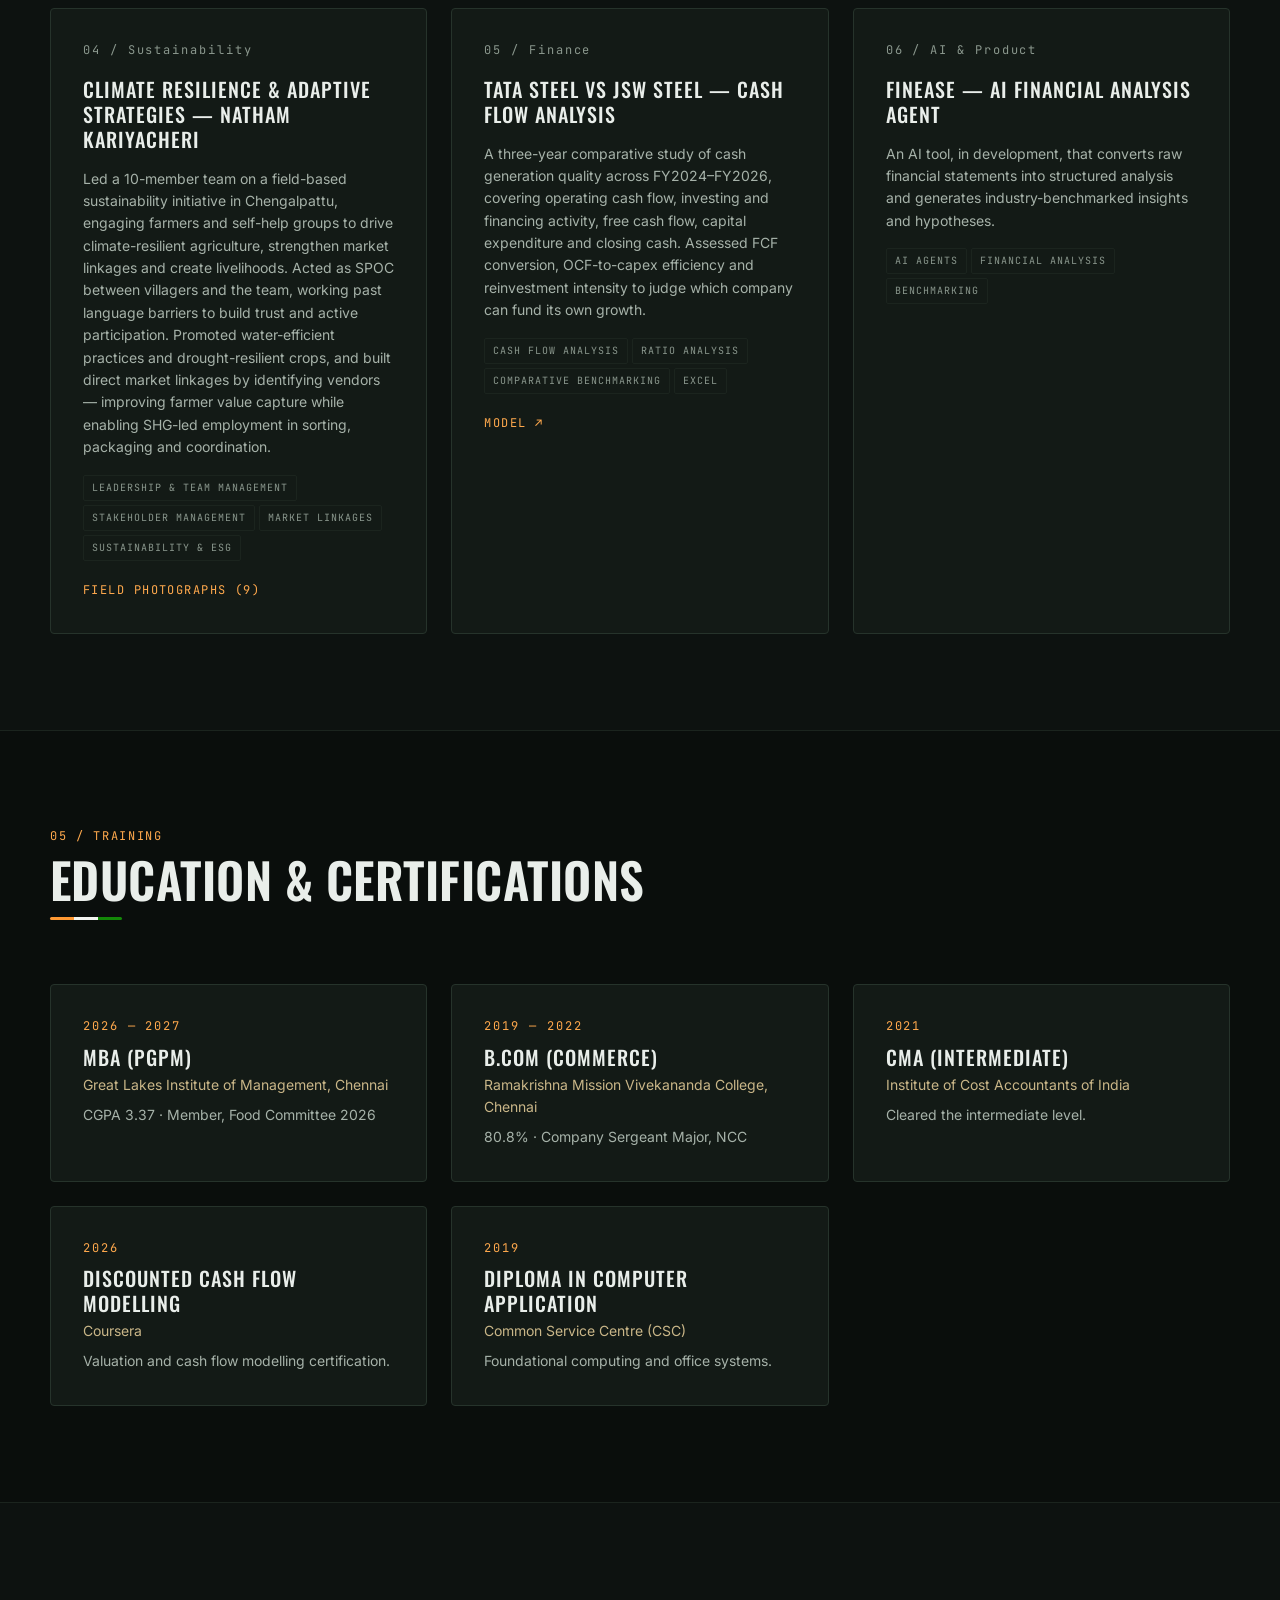
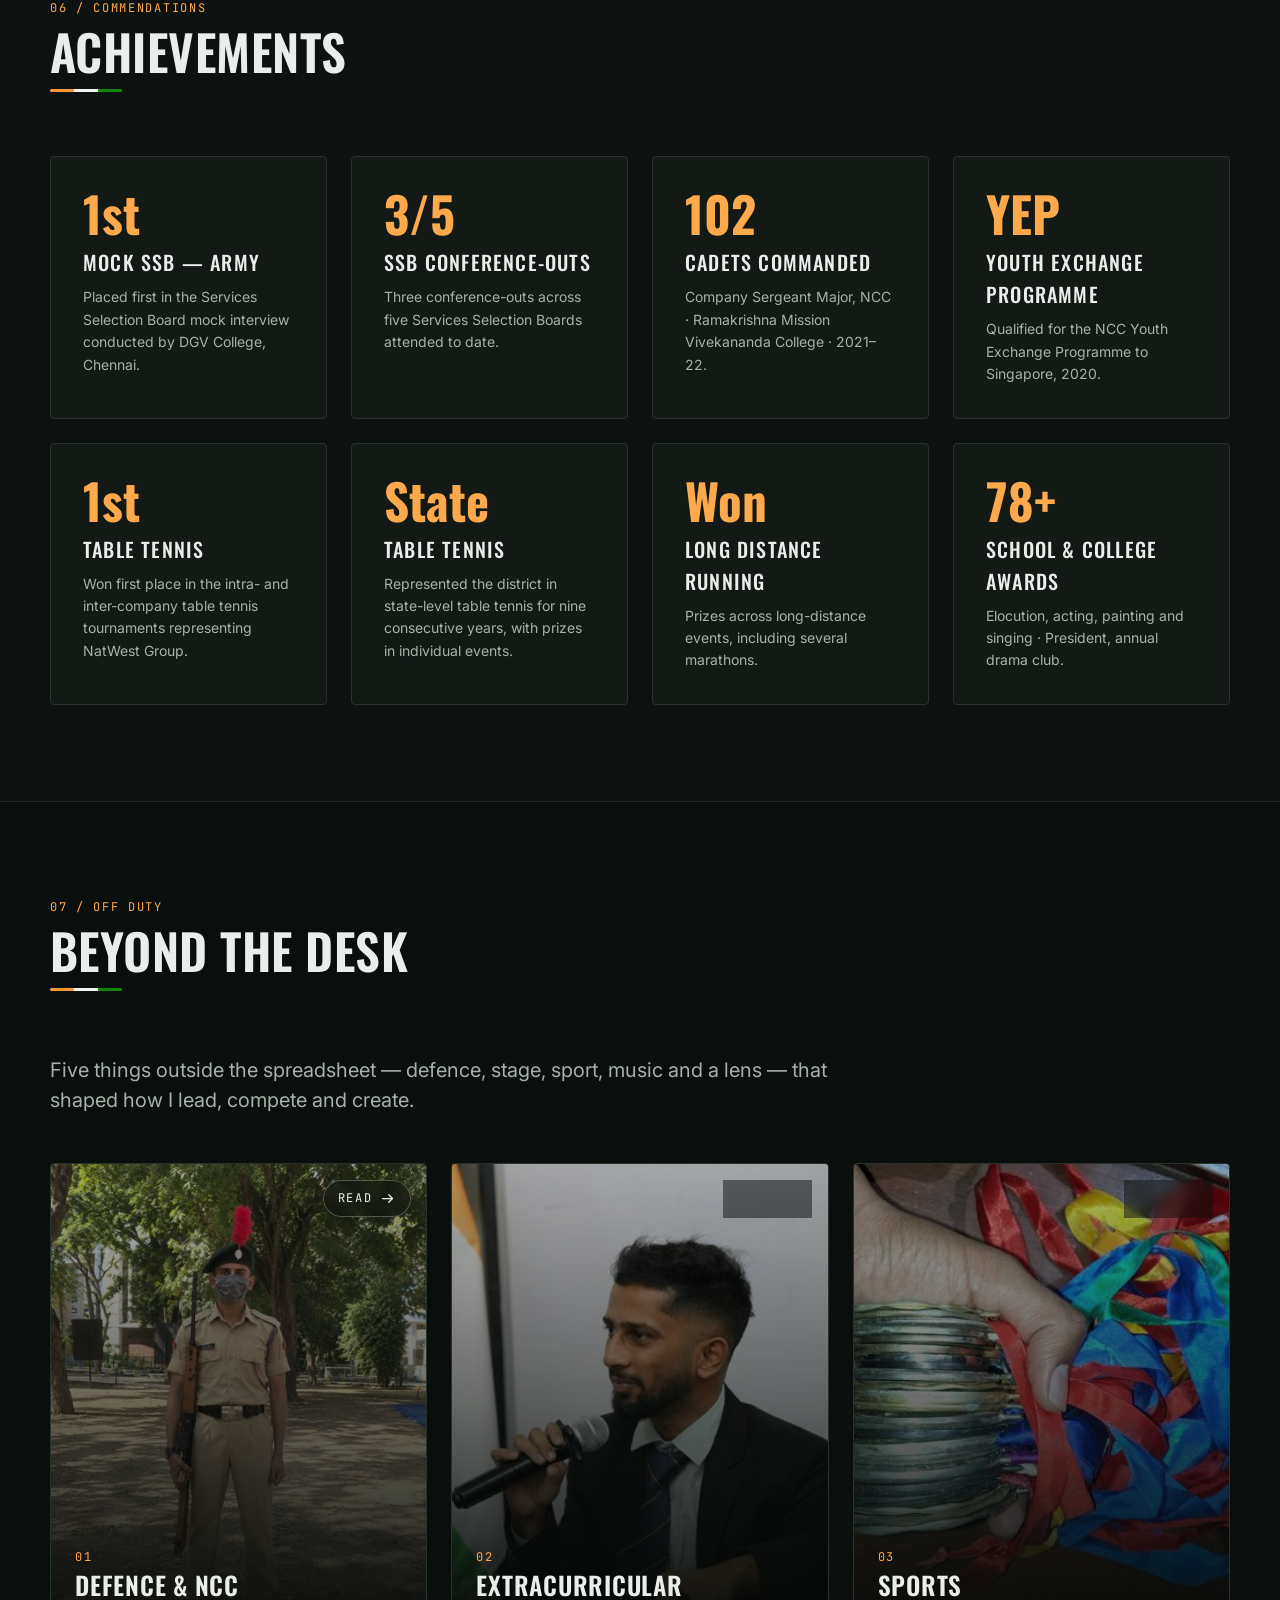
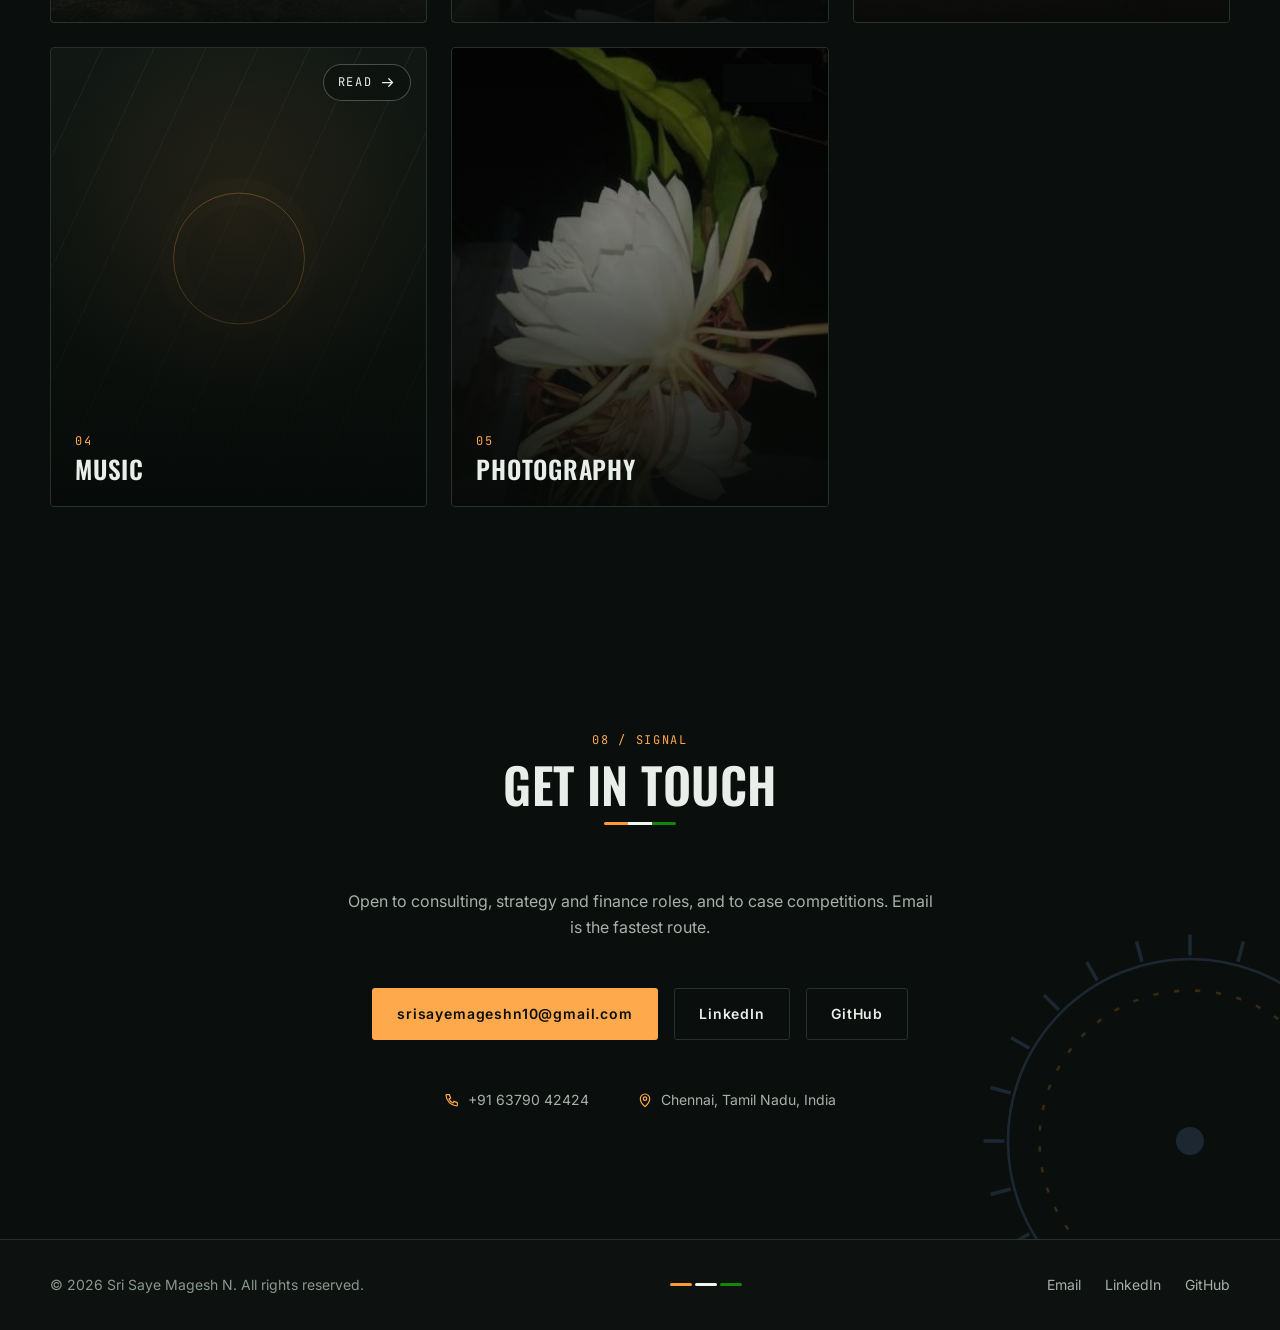
==== commit 6406d7d3: "Merge Sri Saye's revisions; flip cards for the Off Duty section Brings across every change from his " ====
--- a/index.html
+++ b/index.html
@@ -201,8 +201,7 @@
       <span class="shead__rule" aria-hidden="true"></span>
     </header>
     <p class="offduty__lede reveal" id="offdutyLede"></p>
-    <div class="strands reveal" id="strands"></div>
-    <div class="mosaic" id="mosaic"></div>
+    <div class="flipgrid reveal" id="strands"></div>
   </div>
 </section>
 
@@ -250,6 +249,7 @@
   <figure class="lightbox__fig">
     <img id="lbImg" alt="">
     <figcaption class="mono" id="lbCap"></figcaption>
+    <div class="lightbox__strip" id="lbStrip" hidden></div>
   </figure>
   <button class="lightbox__btn lightbox__next"  id="lbNext"  aria-label="Next photo">&#8250;</button>
 </div>
--- a/assets/css/styles.css
+++ b/assets/css/styles.css
@@ -316,18 +316,6 @@
   display:flex; align-items:center; gap:var(--s-2);
 }
 .skillcard h3::before{ content:""; width:8px; height:8px; background:var(--saffron); transform:rotate(45deg); flex:none; }
-.meter{ display:grid; gap:var(--s-2); margin-bottom:var(--s-4); }
-.meter:last-child{ margin-bottom:0; }
-.meter__top{ display:flex; justify-content:space-between; align-items:baseline; gap:var(--s-2); }
-.meter__name{ font-size:var(--t-14); color:var(--ink); }
-.meter__val{ font-family:var(--mono); font-size:var(--t-12); color:var(--ink-faint); letter-spacing:.1em; }
-.meter__track{ height:6px; background:var(--surface-2); border:1px solid var(--rule-soft); border-radius:3px; overflow:hidden; }
-.meter__fill{
-  height:100%; width:0; border-radius:3px;
-  background:linear-gradient(90deg, var(--saffron-dk), var(--saffron));
-  transition:width 1.1s var(--ease);
-}
-
 /* ── 11. TIMELINE ──────────────────────────────────────────────────────── */
 .timeline{ position:relative; display:grid; gap:var(--s-6); padding-left:var(--s-6); }
 .timeline::before{
@@ -499,32 +487,6 @@
 .strand__label{ color:var(--saffron); }
 .strand p{ color:var(--ink-muted); font-size:var(--t-14); max-width:44ch; }
 
-/* Masonry by CSS columns — no packing holes, and every photo keeps its own
-   proportions rather than being cropped to a grid cell. */
-.mosaic{ columns:4 240px; column-gap:var(--s-2); }
-.shot{
-  position:relative; display:block; width:100%; padding:0;
-  margin:0 0 var(--s-2); break-inside:avoid; -webkit-column-break-inside:avoid;
-  overflow:hidden; border-radius:3px; border:1px solid var(--rule-soft);
-  background:var(--surface-2); cursor:pointer; line-height:0;
-  transition:border-color .3s;
-}
-.shot img{
-  width:100%; height:auto; max-height:520px; object-fit:cover; display:block;
-  transition:transform .6s var(--ease), filter .4s;
-  filter:saturate(.92) brightness(.94);
-}
-.shot:hover img,.shot:focus-visible img{ transform:scale(1.045); filter:saturate(1) brightness(1); }
-.shot:hover,.shot:focus-visible{ border-color:var(--saffron); }
-.shot__cap{
-  position:absolute; inset:auto 0 0; padding:var(--s-4) var(--s-3) var(--s-2);
-  font-family:var(--mono); font-size:10px; letter-spacing:.12em; text-transform:uppercase;
-  color:var(--ink); text-align:left;
-  background:linear-gradient(transparent, rgba(6,9,7,.88));
-  opacity:0; transform:translateY(6px); transition:opacity .3s, transform .3s var(--ease);
-}
-.shot:hover .shot__cap,.shot:focus-visible .shot__cap{ opacity:1; transform:none; }
-
 /* ── 22. LIGHTBOX ──────────────────────────────────────────────────────── */
 .lightbox{
   position:fixed; inset:0; z-index:960;
@@ -549,11 +511,154 @@
 .lightbox__close{ position:absolute; top:var(--s-3); right:var(--s-3); z-index:1; font-size:var(--t-20); }
 
 @media (max-width:860px){
-  .mosaic{ columns:2 150px; }
-  .shot img{ max-height:400px; }
   .offduty__lede{ font-size:var(--t-16); }
   .lightbox{ grid-template-columns:1fr; grid-template-areas:"fig"; padding:var(--s-6) var(--s-3); }
   .lightbox__fig{ grid-area:fig; }
   .lightbox__prev{ position:absolute; left:var(--s-3); bottom:var(--s-4); }
   .lightbox__next{ position:absolute; right:var(--s-3); bottom:var(--s-4); }
 }
+
+/* ── 23. SKILL LISTS ───────────────────────────────────────────────────── */
+.skilllist{ display:grid; gap:var(--s-3); }
+.skilllist li{
+  position:relative; padding-left:var(--s-4);
+  color:var(--ink); font-size:var(--t-16); line-height:1.4;
+}
+.skilllist li::before{
+  content:""; position:absolute; left:2px; top:.5em;
+  width:0; height:0; border-style:solid; border-width:5px 0 5px 7px;
+  border-color:transparent transparent transparent var(--saffron);
+}
+
+/* ── 24. FLIP CARDS ────────────────────────────────────────────────────── */
+.sr{
+  position:absolute; width:1px; height:1px; padding:0; margin:-1px;
+  overflow:hidden; clip:rect(0 0 0 0); white-space:nowrap; border:0;
+}
+
+.flipgrid{
+  display:grid; grid-template-columns:repeat(auto-fit,minmax(300px,1fr));
+  gap:var(--s-4);
+}
+.flip{ perspective:1600px; height:460px; }
+.flip__inner{
+  position:relative; width:100%; height:100%;
+  transform-style:preserve-3d;
+  transition:transform .75s cubic-bezier(.2,.8,.25,1);
+}
+/* Hover previews the back; a click locks it there. `no-hover` stops a locked
+   card from snapping straight back while the pointer is still on it. */
+.flip:not(.no-hover):hover .flip__inner,
+.flip.is-flipped .flip__inner,
+.flip:focus-within .flip__inner{ transform:rotateY(180deg); }
+
+.flip__face{
+  position:absolute; inset:0; border-radius:4px; overflow:hidden;
+  border:1px solid var(--rule);
+  backface-visibility:hidden; -webkit-backface-visibility:hidden;
+  transition:border-color .3s;
+}
+.flip:hover .flip__face{ border-color:var(--olive); }
+
+.flip__front{ background:var(--surface-2); }
+.flip__front img{
+  width:100%; height:100%; object-fit:cover; object-position:center 28%;
+  filter:saturate(.92) brightness(.82);
+  transition:transform .9s var(--ease), filter .5s;
+}
+.flip:hover .flip__front img{ transform:scale(1.05); filter:saturate(1) brightness(.9); }
+.flip__veil{
+  position:absolute; inset:0;
+  background:linear-gradient(180deg, rgba(6,9,7,.12) 0%, rgba(6,9,7,.5) 52%, rgba(6,9,7,.94) 100%);
+}
+/* Music has no photograph yet — the front falls back to type on a dial motif. */
+.flip--type .flip__front{
+  background:
+    repeating-linear-gradient(115deg, transparent 0 46px, rgba(61,79,63,.28) 46px 47px),
+    radial-gradient(circle at 50% 38%, rgba(255,169,77,.14), transparent 62%),
+    var(--surface);
+}
+.flip__mark{
+  position:absolute; top:50%; left:50%; width:132px; height:132px;
+  transform:translate(-50%,-64%); border-radius:50%;
+  border:1px solid var(--saffron); opacity:.5;
+  box-shadow:0 0 0 14px rgba(255,169,77,.05), inset 0 0 0 12px rgba(255,169,77,.05);
+}
+
+.flip__head{ position:absolute; inset:auto 0 0; padding:var(--s-4); display:grid; gap:var(--s-1); }
+.flip__idx{ color:var(--saffron); }
+.flip__title{
+  font-family:var(--display); font-weight:600; text-transform:uppercase;
+  letter-spacing:.03em; font-size:var(--t-25); line-height:1.08; color:var(--ink);
+}
+.flip__toggle{
+  position:absolute; top:var(--s-3); right:var(--s-3);
+  display:inline-flex; align-items:center; gap:8px;
+  padding:8px 14px; border-radius:999px;
+  border:1px solid rgba(233,238,234,.28); background:rgba(10,14,12,.5);
+  backdrop-filter:blur(6px); color:var(--ink);
+  transition:background-color .25s, border-color .25s, color .25s;
+}
+.flip__toggle svg{ width:15px; height:15px; }
+.flip__toggle:hover{ background:var(--saffron); border-color:var(--saffron); color:#0A0E0C; }
+
+.flip__back{
+  transform:rotateY(180deg); background:var(--surface);
+  display:grid; grid-template-rows:auto 1fr auto; gap:var(--s-3);
+  padding:var(--s-4);
+}
+.flip__back .flip__idx{ color:var(--sand); }
+.flip__copy{ overflow-y:auto; scrollbar-width:thin; }
+.flip__copy p{ color:var(--ink-muted); font-size:var(--t-14); line-height:1.65; }
+.flip__foot{ display:flex; align-items:center; justify-content:space-between; gap:var(--s-2); }
+.flip__gal{
+  font-family:var(--mono); font-size:var(--t-12); letter-spacing:.1em; text-transform:uppercase;
+  padding:8px 14px; border:1px solid var(--rule); border-radius:999px; color:var(--saffron);
+  transition:border-color .25s, background-color .25s, color .25s;
+}
+.flip__gal:hover{ background:var(--saffron); border-color:var(--saffron); color:#0A0E0C; }
+.flip__back-btn{
+  width:36px; height:36px; flex:none; display:grid; place-items:center;
+  border:1px solid var(--rule); border-radius:50%; color:var(--ink-muted);
+  transition:border-color .25s, color .25s;
+}
+.flip__back-btn svg{ width:16px; height:16px; }
+.flip__back-btn:hover{ border-color:var(--saffron); color:var(--saffron); }
+
+/* Project field-photo button matches the deck links beside it */
+.proj__gal{
+  font-family:var(--mono); font-size:var(--t-12); letter-spacing:.12em; text-transform:uppercase;
+  color:var(--saffron); border-bottom:1px solid transparent; padding:0;
+  transition:border-color .25s;
+}
+.proj__gal:hover{ border-bottom-color:var(--saffron); }
+
+/* ── 25. LIGHTBOX THUMBNAIL STRIP ──────────────────────────────────────── */
+.lightbox__strip{
+  display:flex; gap:var(--s-1); max-width:min(92vw,840px);
+  overflow-x:auto; padding-bottom:var(--s-1); scrollbar-width:thin;
+}
+.lightbox__strip[hidden]{ display:none; }
+.lightbox__strip button{
+  width:64px; height:48px; flex:none; padding:0; overflow:hidden;
+  border:1px solid var(--rule); border-radius:2px; opacity:.5;
+  transition:opacity .25s, border-color .25s;
+}
+.lightbox__strip button img{ width:100%; height:100%; object-fit:cover; }
+.lightbox__strip button:hover{ opacity:.85; }
+.lightbox__strip button.is-on{ opacity:1; border-color:var(--saffron); }
+
+@media (max-width:860px){
+  .flip{ height:480px; }
+  .lightbox__fig img{ max-height:62svh; }
+  .lightbox__strip button{ width:52px; height:40px; }
+}
+
+/* A flip is a 3D effect; without motion it becomes a cross-fade. */
+@media (prefers-reduced-motion:reduce){
+  .flip__inner{ transform:none !important; }
+  .flip__face{ transition:opacity .01ms; }
+  .flip__back{ transform:none; opacity:0; pointer-events:none; }
+  .flip.is-flipped .flip__back{ opacity:1; pointer-events:auto; }
+  .flip.is-flipped .flip__front{ opacity:0; pointer-events:none; }
+}
